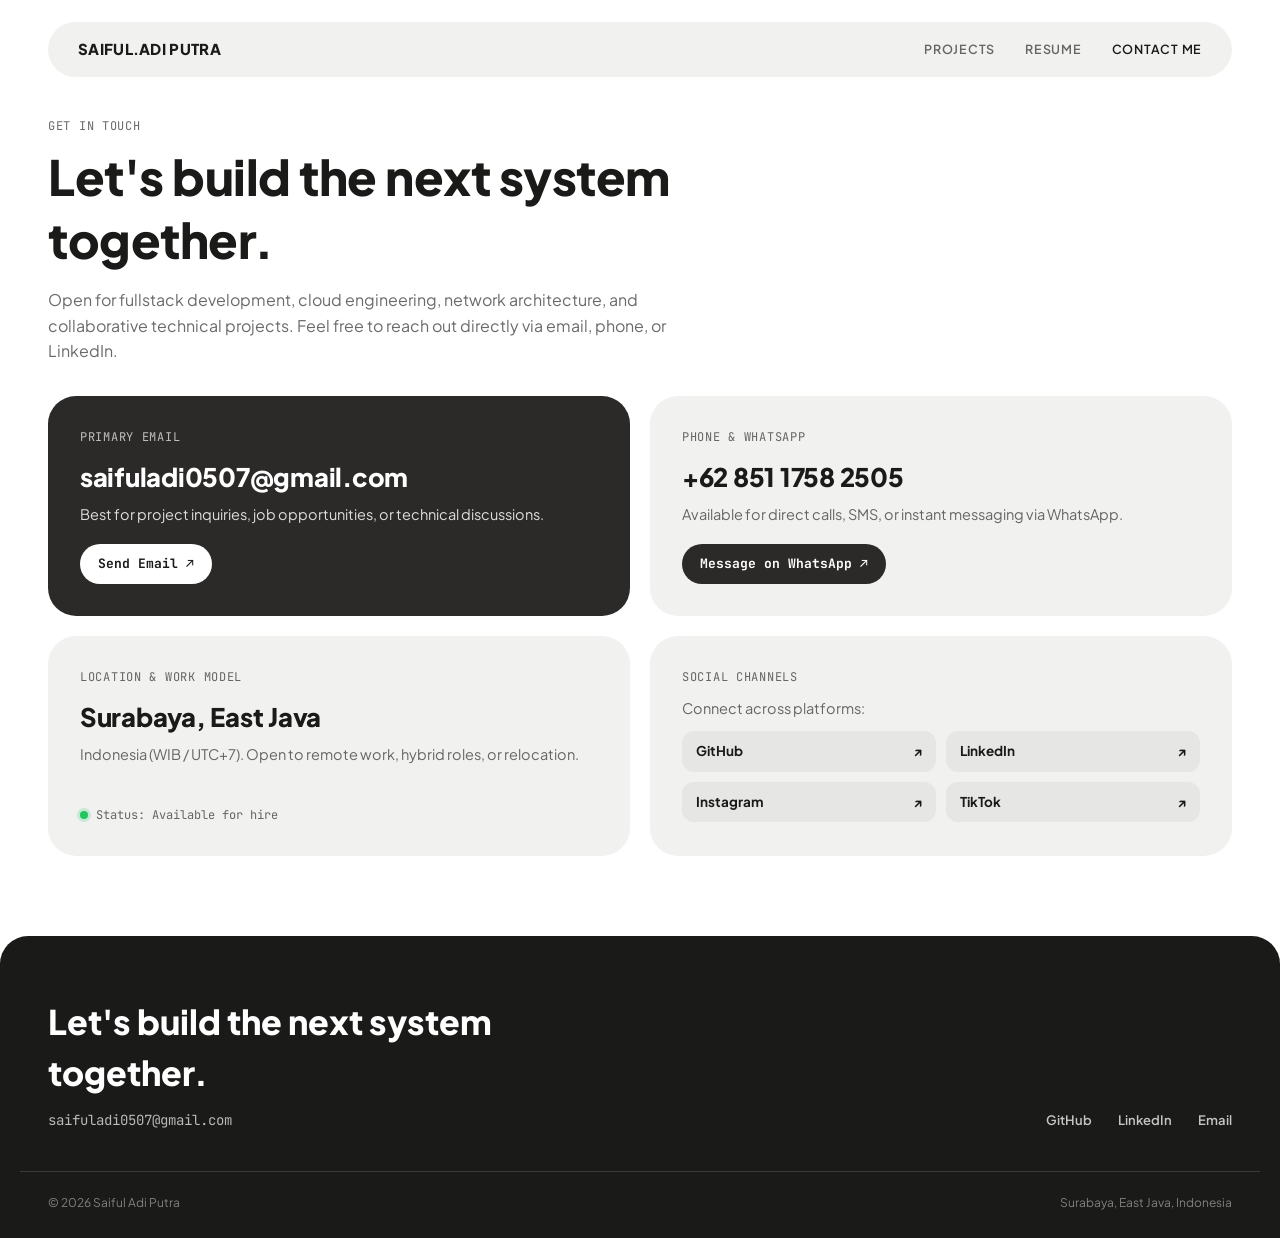
==== contact.html @ 2e544396 "final feature" ====
<!DOCTYPE html>
<html lang="en">

<head>
    <meta charset="UTF-8">
    <meta name="viewport" content="width=device-width, initial-scale=1.0">
    <title>Contact Me — Saiful Adi Putra</title>
    <link rel="preconnect" href="https://fonts.googleapis.com">
    <link rel="preconnect" href="https://fonts.cdnfonts.com">
    <link href="https://fonts.cdnfonts.com/css/gilroy-bold" rel="stylesheet">
    <link href="https://fonts.googleapis.com/css2?family=Inter:wght@400;500;600;700;800&family=JetBrains+Mono:wght@400;500;600&family=Plus+Jakarta+Sans:wght@400;500;600;700;800&display=swap" rel="stylesheet">
    <link rel="stylesheet" href="assets/style.css">
    <style>
        .contact-page-hero {
            padding: 40px 0 60px;
        }

        .contact-grid {
            display: grid;
            grid-template-columns: repeat(2, 1fr);
            gap: 20px;
            margin-top: 32px;
        }

        .contact-card-box {
            background: var(--cell-soft);
            border-radius: var(--radius-lg);
            padding: 32px;
            display: flex;
            flex-direction: column;
            justify-content: space-between;
            min-height: 220px;
            position: relative;
            overflow: hidden;
            transition: transform 0.2s ease, background 0.2s ease;
        }

        .contact-card-box:hover {
            transform: translateY(-2px);
        }

        .contact-card-box.highlight {
            background: var(--coral);
            color: #ffffff;
        }

        .contact-card-box .box-title {
            font-family: 'JetBrains Mono', monospace;
            font-size: 12px;
            letter-spacing: 0.06em;
            text-transform: uppercase;
            color: var(--ink-soft);
            margin-bottom: 12px;
        }

        .contact-card-box.highlight .box-title {
            color: rgba(255, 255, 255, 0.7);
        }

        .contact-card-box h3 {
            font-size: clamp(20px, 2vw, 26px);
            font-weight: 800;
            margin: 0 0 8px;
            letter-spacing: -0.01em;
        }

        .contact-card-box p {
            font-size: 14.5px;
            color: var(--ink-soft);
            margin: 0 0 16px;
        }

        .contact-card-box.highlight p {
            color: rgba(255, 255, 255, 0.85);
        }

        .action-link {
            display: inline-flex;
            align-items: center;
            gap: 8px;
            font-family: 'JetBrains Mono', monospace;
            font-size: 13px;
            font-weight: 700;
            padding: 10px 18px;
            border-radius: 999px;
            background: var(--coral);
            color: #ffffff;
            width: fit-content;
            transition: background 0.2s ease;
        }

        .action-link:hover {
            background: var(--coral-hover);
        }

        .contact-card-box.highlight .action-link {
            background: #ffffff;
            color: #1a1a19;
        }

        .social-link-list {
            display: grid;
            grid-template-columns: repeat(2, 1fr);
            gap: 10px;
        }

        .social-item-row {
            display: flex;
            align-items: center;
            justify-content: space-between;
            padding: 10px 14px;
            border-radius: 12px;
            background: rgba(26, 26, 25, 0.05);
            font-weight: 700;
            font-size: 13.5px;
            transition: background 0.15s ease;
        }

        .social-item-row:hover {
            background: rgba(26, 26, 25, 0.1);
        }

        .status-badge-dot {
            width: 8px;
            height: 8px;
            border-radius: 50%;
            background: #22c55e;
            display: inline-block;
            box-shadow: 0 0 0 3px rgba(34, 197, 94, 0.2);
        }

        @media (max-width: 768px) {
            .contact-grid {
                grid-template-columns: 1fr;
            }

            .social-link-list {
                grid-template-columns: 1fr;
            }
        }
    </style>
</head>

<body>
    <script src="assets/navbar.js"></script>

    <section class="contact-page-hero">
        <div class="wrap">
            <div class="eyebrow">Get In Touch</div>
            <h1 class="section-title" style="max-width: 760px; font-size: clamp(32px, 3.8vw, 52px); margin-bottom: 16px;">
                Let's build the next system together.
            </h1>
            <p style="font-size: 16px; color: var(--ink-soft); max-width: 680px; margin: 0 0 32px; line-height: 1.6;">
                Open for fullstack development, cloud engineering, network architecture, and collaborative technical projects. Feel free to reach out directly via email, phone, or LinkedIn.
            </p>

            <div class="contact-grid">
                <!-- Direct Email Card -->
                <div class="contact-card-box highlight">
                    <div>
                        <div class="box-title">Primary Email</div>
                        <h3>saifuladi0507@gmail.com</h3>
                        <p>Best for project inquiries, job opportunities, or technical discussions.</p>
                    </div>
                    <a class="action-link" href="mailto:saifuladi0507@gmail.com">
                        <span>Send Email</span>
                        <span>↗</span>
                    </a>
                </div>

                <!-- Direct Phone & WhatsApp Card -->
                <div class="contact-card-box">
                    <div>
                        <div class="box-title">Phone &amp; WhatsApp</div>
                        <h3>+62 851 1758 2505</h3>
                        <p>Available for direct calls, SMS, or instant messaging via WhatsApp.</p>
                    </div>
                    <a class="action-link" href="https://wa.me/6285117582505" target="_blank">
                        <span>Message on WhatsApp</span>
                        <span>↗</span>
                    </a>
                </div>

                <!-- Location Card -->
                <div class="contact-card-box">
                    <div>
                        <div class="box-title">Location &amp; Work Model</div>
                        <h3>Surabaya, East Java</h3>
                        <p>Indonesia (WIB / UTC+7). Open to remote work, hybrid roles, or relocation.</p>
                    </div>
                    <div style="font-family:'JetBrains Mono',monospace; font-size:12px; color:var(--ink-soft); display:flex; align-items:center; gap:8px;">
                        <span class="status-badge-dot"></span>
                        <span>Status: Available for hire</span>
                    </div>
                </div>

                <!-- Socials Card -->
                <div class="contact-card-box">
                    <div>
                        <div class="box-title">Social Channels</div>
                        <p style="margin-bottom: 12px;">Connect across platforms:</p>
                        <div class="social-link-list">
                            <a class="social-item-row" href="https://github.com/prpleehyyth" target="_blank">
                                <span>GitHub</span>
                                <span>↗</span>
                            </a>
                            <a class="social-item-row" href="https://www.linkedin.com/in/saifuladiiptra" target="_blank">
                                <span>LinkedIn</span>
                                <span>↗</span>
                            </a>
                            <a class="social-item-row" href="https://www.instagram.com/sfdptr/" target="_blank">
                                <span>Instagram</span>
                                <span>↗</span>
                            </a>
                            <a class="social-item-row" href="https://www.tiktok.com/@purpleehyacinthh?is_from_webapp=1&sender_device=pc" target="_blank">
                                <span>TikTok</span>
                                <span>↗</span>
                            </a>
                        </div>
                    </div>
                </div>
            </div>
        </div>
    </section>

    <footer>
        <div class="foot-top">
            <div>
                <h2>Let's build the next system together.</h2>
                <div class="email mono">saifuladi0507@gmail.com</div>
            </div>
            <div class="foot-links">
                <a href="https://github.com/prpleehyyth" target="_blank">GitHub</a>
                <a href="https://www.linkedin.com/in/saifuladiiptra" target="_blank">LinkedIn</a>
                <a href="mailto:saifuladi0507@gmail.com">Email</a>
            </div>
        </div>
        <div class="copyright"><span>© 2026 Saiful Adi Putra</span><span>Surabaya, East Java, Indonesia</span></div>
    </footer>
</body>

</html>
---- assets/style.css ----
/* ===========================================================
   Saiful Adi Putra — Bento Portfolio
   Warm Cream & Amber palette — light, professional bento theme
   with rounded cells and one amber CTA cell.
   =========================================================== */

:root {
    --bg: #ffffff;
    --cell: #ffffff;
    --cell-soft: #f1f1f0;
    --cell-deep: #e2e2e0;
    --coral: #2b2a28;
    --coral-hover: #171716;
    --ink: #1a1a19;
    --ink-soft: rgba(26, 26, 25, 0.65);
    --ink-faint: rgba(26, 26, 25, 0.4);
    --line: rgba(26, 26, 25, 0.1);
    --cream: #ffffff;
    --radius-lg: 28px;
    --radius-md: 20px;
    --radius-sm: 14px;
    --wrap: 1240px;
}

* {
    box-sizing: border-box;
}

html {
    scroll-behavior: smooth;
}

body {
    margin: 0;
    background: var(--bg);
    color: var(--ink);
    font-family: 'Gilroy', 'Plus Jakarta Sans', 'Inter', sans-serif;
    -webkit-font-smoothing: antialiased;
    font-size: 16px;
    line-height: 1.5;
}

.wrap {
    max-width: var(--wrap);
    margin: 0 auto;
    padding: 0 28px;
}

.mono {
    font-family: 'JetBrains Mono', monospace;
}

a {
    color: inherit;
    text-decoration: none;
}

img {
    max-width: 100%;
    display: block;
}

strong {
    font-weight: 700;
}

em {
    font-style: italic;
}

/* ---------- Eyebrow / small labels ---------- */
.eyebrow {
    font-family: 'JetBrains Mono', monospace;
    font-size: 12px;
    letter-spacing: 0.06em;
    text-transform: uppercase;
    color: var(--ink-soft);
    margin-bottom: 10px;
}

/* ---------- Nav ---------- */
nav {
    padding: 22px 0 0;
}

nav .wrap {
    background: var(--cell-soft);
    border-radius: 999px;
    display: flex;
    align-items: center;
    justify-content: space-between;
    padding: 16px 30px;
    max-width: calc(var(--wrap) - 56px);
}

.logo {
    font-weight: 800;
    font-size: 15px;
    letter-spacing: 0.02em;
}

.logo span {
    color: var(--coral);
}

.nav-links {
    display: flex;
    gap: 30px;
}

.nav-links a {
    font-size: 12.5px;
    font-weight: 600;
    letter-spacing: 0.06em;
    color: var(--ink-soft);
    transition: color 0.2s ease;
}

.nav-links a:hover,
.nav-links a.is-active {
    color: var(--ink);
}

/* ---------- Minimal index footer ---------- */
.index-footer {
    display: flex;
    justify-content: space-between;
    max-width: var(--wrap);
    margin: 0 auto;
    padding: 12px 28px;
    font-size: 12px;
    color: var(--ink-faint);
    font-family: 'JetBrains Mono', monospace;
}

/* ---------- Hero bento ---------- */
#top {
    padding: 22px 0 40px;
}

.bento {
    display: grid;
    grid-template-columns: 1.35fr 0.85fr 1fr;
    grid-template-rows: auto auto;
    grid-template-areas:
        "headline photo projects"
        "about contact stack";
    gap: 14px;
}

.cell {
    border-radius: var(--radius-lg);
    padding: 26px;
    position: relative;
    overflow: hidden;
    box-shadow: 0 1px 2px rgba(34, 32, 28, 0.05);
}

.cell-headline {
    grid-area: headline;
    background: var(--cell);
    display: flex;
    flex-direction: column;
    justify-content: space-between;
    min-height: 236px;
}

.cell-headline::after {
    content: '';
    position: absolute;
    top: 24px;
    right: 24px;
    width: 92px;
    height: 92px;
    background: radial-gradient(circle at 30% 30%, transparent 38%, rgba(34, 32, 28, 0.06) 40%, transparent 42%),
        radial-gradient(circle at 70% 30%, transparent 38%, rgba(34, 32, 28, 0.06) 40%, transparent 42%),
        radial-gradient(circle at 30% 70%, transparent 38%, rgba(34, 32, 28, 0.06) 40%, transparent 42%),
        radial-gradient(circle at 70% 70%, transparent 38%, rgba(34, 32, 28, 0.06) 40%, transparent 42%);
    border-radius: 50%;
    pointer-events: none;
}

.cell-headline h1 {
    font-size: clamp(24px, 2.5vw, 34px);
    line-height: 1.14;
    font-weight: 800;
    letter-spacing: -0.01em;
    margin: 0;
}

.cell-headline h1 em {
    font-family: Georgia, 'Times New Roman', serif;
    font-style: italic;
    font-weight: 500;
}

.role-tags {
    display: flex;
    flex-wrap: wrap;
    gap: 8px;
    margin-top: 16px;
}

.role-tags span,
.tag-row span {
    font-family: 'JetBrains Mono', monospace;
    font-size: 11.5px;
    letter-spacing: 0.02em;
    background: rgba(34, 32, 28, 0.06);
    color: var(--ink-soft);
    padding: 7px 12px;
    border-radius: 999px;
}

.cell-network {
    grid-area: photo;
    padding: 0;
    background: var(--cell-deep);
    min-height: 236px;
}

.cell-network img {
    width: 100%;
    height: 100%;
    object-fit: cover;
    object-position: top center;
}

/* ---------- Credly Badges rotator cell (top-right bento cell) ---------- */
.cell-badges {
    grid-area: projects;
    background: var(--cell-soft);
    display: flex;
    flex-direction: column;
    justify-content: space-between;
    min-height: 250px;
    padding: 18px 20px;
    position: relative;
    overflow: hidden;
}

.badges-card-top {
    display: flex;
    justify-content: space-between;
    align-items: center;
    z-index: 2;
}

.credly-rotator-stage {
    position: relative;
    flex: 1;
    display: flex;
    align-items: center;
    justify-content: center;
    min-height: 200px;
    margin: 4px 0;
}

.credly-slide {
    position: absolute;
    top: 50%;
    left: 50%;
    transform: translate(-50%, -50%) scale(0.85);
    opacity: 0;
    pointer-events: none;
    transition: opacity 0.4s ease, transform 0.4s ease;
    display: flex;
    justify-content: center;
    align-items: center;
}

.credly-slide.is-active {
    opacity: 1;
    transform: translate(-50%, -50%) scale(0.92);
    pointer-events: auto;
}

.badge-rotator-dots {
    display: flex;
    justify-content: center;
    gap: 5px;
    z-index: 2;
}

.badge-dot {
    width: 6px;
    height: 6px;
    border-radius: 50%;
    background: var(--line);
    cursor: pointer;
    transition: background 0.2s ease, transform 0.2s ease;
}

.badge-dot.is-active {
    background: var(--coral);
    transform: scale(1.3);
}

.project-preview {
    border-radius: var(--radius-sm);
    overflow: hidden;
    aspect-ratio: 16 / 11;
    background: var(--cell-deep);
}

.project-preview img {
    width: 100%;
    height: 100%;
    object-fit: cover;
    transition: opacity 0.18s cubic-bezier(0.4, 0, 0.2, 1), transform 0.2s cubic-bezier(0.4, 0, 0.2, 1);
    will-change: opacity, transform;
}

.project-preview img.is-fading {
    opacity: 0.35;
    transform: scale(0.97);
}

.project-mini-list {
    display: flex;
    flex-direction: column;
    margin-top: 10px;
}

.project-mini-item {
    display: flex;
    align-items: center;
    justify-content: space-between;
    padding: 10px 10px;
    border-radius: 10px;
    font-size: 13px;
    font-weight: 700;
    color: var(--ink-soft);
    transition: background 0.15s ease, color 0.15s ease;
}

.project-mini-item .arrow-badge.mini {
    width: 22px;
    height: 22px;
    font-size: 11px;
    background: transparent;
    color: var(--ink-faint);
}

.project-mini-item.is-active,
.project-mini-item:hover {
    background: rgba(34, 32, 28, 0.08);
    color: var(--ink);
}

.project-mini-item.is-active .arrow-badge.mini,
.project-mini-item:hover .arrow-badge.mini {
    background: var(--coral);
    color: #ffffff;
}

/* ---------- Stack cell (bottom-right, compact) ---------- */
.cell-stack {
    grid-area: stack;
    background: #2b2a28;
    color: #ffffff;
    display: flex;
    flex-direction: column;
    justify-content: center;
}

.cell-stack .stack-list {
    display: flex;
    flex-direction: column;
    margin-top: 10px;
}

.cell-stack .row {
    display: flex;
    justify-content: space-between;
    align-items: baseline;
    padding: 7px 0;
    border-bottom: 1px solid rgba(255, 255, 255, 0.25);
}

.cell-stack .row:last-child {
    border-bottom: none;
}

.cell-stack .name {
    font-weight: 700;
    font-size: 13px;
}

.cell-stack .tag {
    font-family: 'JetBrains Mono', monospace;
    font-size: 10.5px;
    color: rgba(255, 255, 255, 0.75);
    text-align: right;
}

.cell-about {
    grid-area: about;
    background: var(--cell-soft);
}

.cell-about p {
    font-size: 14.5px;
    line-height: 1.6;
    color: var(--ink-soft);
    margin: 0;
}

.cell-about .tag-row {
    display: flex;
    flex-wrap: wrap;
    gap: 8px;
}

.cell-contact {
    grid-area: contact;
    background: var(--coral);
    color: #ffffff;
    display: flex;
    flex-direction: column;
    justify-content: space-between;
    cursor: pointer;
    transition: background 0.2s ease;
}

.cell-contact:hover {
    background: var(--coral-hover);
}

.contact-top {
    display: flex;
    justify-content: space-between;
    align-items: flex-start;
    gap: 12px;
}

.cell-contact h3 {
    font-size: 26px;
    margin: 4px 0 10px;
    font-weight: 800;
}

.contact-info {
    display: flex;
    flex-direction: column;
    gap: 3px;
    font-size: 12.5px;
    color: rgba(255, 255, 255, 0.85);
}

.arrow-badge {
    width: 38px;
    height: 38px;
    border-radius: 50%;
    background: #1a1a19;
    color: #ffffff;
    display: flex;
    align-items: center;
    justify-content: center;
    font-size: 16px;
    flex-shrink: 0;
}

.contact-bottom {
    margin-top: 18px;
}

.contact-bottom .links {
    display: flex;
    gap: 18px;
}

.contact-bottom .links a {
    font-family: 'JetBrains Mono', monospace;
    font-size: 11px;
    font-weight: 600;
    letter-spacing: 0.05em;
    border-bottom: 1px solid rgba(255, 255, 255, 0.4);
    padding-bottom: 2px;
}

/* ---------- Shared section rhythm ---------- */
section {
    padding: 60px 0;
}

.section-title {
    font-size: clamp(22px, 2.4vw, 30px);
    font-weight: 800;
    line-height: 1.3;
    margin: 0 0 32px;
    max-width: 640px;
    letter-spacing: -0.01em;
}

/* ---------- Projects ---------- */
.projects-grid {
    display: grid;
    grid-template-columns: repeat(2, 1fr);
    gap: 18px;
}

.project-card {
    background: var(--cell-soft);
    border-radius: var(--radius-lg);
    padding: 32px;
    display: flex;
    flex-direction: column;
    transition: transform 0.25s ease, background 0.25s ease;
}

.project-card:hover {
    transform: translateY(-4px);
    background: var(--cell-deep);
}

.top-row {
    display: flex;
    justify-content: space-between;
    align-items: baseline;
    gap: 12px;
    margin-bottom: 12px;
}

.project-card h3 {
    font-size: 20px;
    margin: 0;
    font-weight: 800;
}

.project-card .year {
    font-size: 12px;
    color: var(--ink-faint);
    flex-shrink: 0;
}

.project-card p {
    font-size: 14.5px;
    color: var(--ink-soft);
    line-height: 1.6;
    margin: 0 0 20px;
}

.project-card .tag-row {
    display: flex;
    flex-wrap: wrap;
    gap: 8px;
    margin-top: auto;
    margin-bottom: 22px;
}

.project-card .tag-row span {
    background: rgba(34, 32, 28, 0.06);
}

.view-link {
    display: flex;
    align-items: center;
    gap: 10px;
    font-size: 13px;
    font-weight: 700;
}

.view-link .arrow-badge {
    width: 28px;
    height: 28px;
    font-size: 13px;
    background: var(--coral);
}

/* ---------- Experience ---------- */
.exp-grid {
    display: grid;
    grid-template-columns: repeat(2, 1fr);
    gap: 18px;
    margin-bottom: 8px;
}

.exp-card {
    background: var(--cell-soft);
    border-radius: var(--radius-md);
    padding: 20px;
    display: flex;
    gap: 18px;
}

.photo-slot {
    width: 76px;
    height: 76px;
    border-radius: var(--radius-sm);
    background: rgba(34, 32, 28, 0.06);
    display: flex;
    flex-direction: column;
    align-items: center;
    justify-content: center;
    gap: 4px;
    flex-shrink: 0;
}

.slot-icon {
    width: 22px;
    height: 22px;
    opacity: 0.5;
}

.slot-label {
    font-size: 8.5px;
    color: var(--ink-faint);
    text-align: center;
}

.exp-body .date {
    font-size: 11.5px;
    color: var(--ink-faint);
    margin-bottom: 4px;
}

.exp-body .role {
    font-size: 16px;
    font-weight: 800;
}

.exp-body .org {
    font-size: 13px;
    color: var(--ink-soft);
    margin-bottom: 8px;
}

.exp-body p {
    font-size: 13.5px;
    color: var(--ink-soft);
    line-height: 1.55;
    margin: 0;
}

/* ---------- Organization card ---------- */
.org-card {
    background: var(--cell-soft);
    border-radius: var(--radius-lg);
    padding: 30px;
    margin-top: 18px;
}

.org-header {
    display: flex;
    align-items: center;
    gap: 16px;
    padding-bottom: 20px;
    border-bottom: 1px solid var(--line);
    margin-bottom: 20px;
}

.org-logo {
    width: 52px;
    height: 52px;
    border-radius: 50%;
    overflow: hidden;
    background: var(--cream);
    flex-shrink: 0;
    border: 1px solid var(--line);
}

.org-info h3 {
    margin: 0 0 4px;
    font-size: 18px;
    font-weight: 800;
}

.org-sub {
    font-size: 13px;
    color: var(--ink-soft);
}

.org-timeline {
    display: grid;
    grid-template-columns: repeat(2, 1fr);
    gap: 24px;
}

.org-timeline-item .date {
    font-size: 11.5px;
    color: var(--ink-faint);
    margin-bottom: 4px;
}

.org-timeline-item .role {
    font-size: 15px;
    font-weight: 800;
    margin-bottom: 6px;
}

.org-timeline-item p {
    font-size: 13.5px;
    color: var(--ink-soft);
    line-height: 1.55;
    margin: 0;
}

/* ---------- Education timeline ---------- */
.timeline-col {
    display: flex;
    flex-direction: column;
    margin-top: 18px;
}

.t-item {
    display: grid;
    grid-template-columns: 70px 52px 1fr;
    align-items: center;
    gap: 20px;
    padding: 18px 24px;
    border-radius: var(--radius-md);
    transition: background 0.2s ease;
}

.t-item:hover {
    background: var(--cell-soft);
}

.t-item .date {
    font-size: 12.5px;
    color: var(--ink-faint);
}

.t-logo {
    width: 44px;
    height: 44px;
    border-radius: 50%;
    background: var(--cream);
    display: flex;
    align-items: center;
    justify-content: center;
    overflow: hidden;
    border: 1px solid var(--line);
}

.t-logo img {
    width: 100%;
    height: 100%;
    object-fit: cover;
}

.t-item .role {
    font-size: 15px;
    font-weight: 800;
    margin-bottom: 2px;
}

.t-item .org {
    font-size: 13px;
    color: var(--ink-soft);
    line-height: 1.5;
}

/* ---------- Certifications ---------- */
.cert-grid {
    display: grid;
    grid-template-columns: repeat(3, 1fr);
    gap: 18px;
}

.cert-card {
    background: var(--cell-soft);
    border-radius: var(--radius-md);
    padding: 20px;
    display: flex;
    align-items: center;
    gap: 16px;
}

.cert-info .name {
    font-size: 14.5px;
    font-weight: 800;
    margin-bottom: 4px;
    line-height: 1.3;
}

.cert-info .issuer {
    font-size: 11.5px;
    color: var(--ink-faint);
}

/* ---------- Footer ---------- */
footer {
    background: #1a1a19;
    color: var(--cream);
    border-radius: var(--radius-lg) var(--radius-lg) 0 0;
    margin-top: 20px;
    padding: 60px 0 26px;
}

.foot-top {
    display: flex;
    justify-content: space-between;
    align-items: flex-end;
    flex-wrap: wrap;
    gap: 24px;
    padding: 0 28px 40px;
    max-width: var(--wrap);
    margin: 0 auto;
    border-bottom: 1px solid rgba(255, 255, 255, 0.14);
}

.foot-top h2 {
    font-size: clamp(24px, 3vw, 34px);
    font-weight: 800;
    margin: 0 0 12px;
    max-width: 500px;
}

.foot-top .email {
    color: #b8b8b4;
    font-size: 14px;
}

.foot-links {
    display: flex;
    gap: 26px;
}

.foot-links a {
    font-size: 13px;
    font-weight: 600;
    color: rgba(255, 255, 255, 0.75);
    transition: color 0.2s ease;
}

.foot-links a:hover {
    color: var(--cream);
}

.copyright {
    display: flex;
    justify-content: space-between;
    max-width: var(--wrap);
    margin: 22px auto 0;
    padding: 0 28px;
    font-size: 12px;
    color: rgba(255, 255, 255, 0.45);
}

/* ---------- Responsive ---------- */
@media (max-width: 980px) {
    .bento {
        grid-template-columns: 1fr 1fr;
        grid-template-areas:
            "headline headline"
            "photo projects"
            "about contact"
            "stack stack";
    }

    .exp-grid,
    .org-timeline {
        grid-template-columns: 1fr;
    }

    .cert-grid {
        grid-template-columns: repeat(2, 1fr);
    }

    .projects-grid {
        grid-template-columns: 1fr;
    }
}

@media (max-width: 640px) {
    .wrap {
        padding: 0 18px;
    }

    nav .wrap {
        flex-direction: column;
        align-items: flex-start;
        gap: 14px;
        border-radius: 24px;
        max-width: calc(100% - 36px);
    }

    .nav-links {
        gap: 16px;
        flex-wrap: wrap;
    }

    .bento {
        grid-template-columns: 1fr;
        grid-template-areas:
            "headline"
            "photo"
            "projects"
            "about"
            "contact"
            "stack";
    }

    .cell {
        padding: 26px;
    }

    .cert-grid {
        grid-template-columns: 1fr;
    }

    .t-item {
        grid-template-columns: 52px 1fr;
        row-gap: 6px;
    }

    .t-item .date {
        grid-column: 1 / -1;
    }

    .foot-top {
        align-items: flex-start;
    }
}

/* ===========================================================
   Full Viewport / Zero Scroll Auto-Fit Layout for index.html
   =========================================================== */
@media (min-width: 1024px) and (min-height: 500px) {

    html,
    body.page-index {
        height: 100vh;
        max-height: 100vh;
        overflow: auto;
        margin: 0;
        padding: 0;
    }

    body.page-index {
        display: flex;
        flex-direction: column;
        justify-content: space-between;
        padding: 10px 16px 8px;
        box-sizing: border-box;
    }

    body.page-index nav {
        padding: 0;
        margin-bottom: 8px;
        flex: 0 0 auto;
    }

    body.page-index nav .wrap {
        padding: 10px 24px;
        max-width: var(--wrap);
    }

    body.page-index #top {
        flex: 1 1 auto;
        min-height: 0;
        padding: 0;
        display: flex;
        flex-direction: column;
    }

    body.page-index #top .wrap {
        flex: 1 1 auto;
        min-height: 0;
        display: flex;
        flex-direction: column;
        height: 100%;
        padding: 0 12px;
    }

    body.page-index .bento {
        flex: 1 1 auto;
        min-height: 0;
        height: 100%;
        grid-template-columns: 1.3fr 0.85fr 1fr;
        grid-template-rows: 1.1fr 0.9fr;
        gap: 10px;
    }

    body.page-index .cell {
        padding: 18px 20px;
        min-height: 0;
        display: flex;
        flex-direction: column;
        justify-content: space-between;
    }

    body.page-index .cell-headline {
        min-height: 0;
    }

    body.page-index .cell-headline h1 {
        font-size: clamp(18px, 1.9vw, 28px);
        line-height: 1.12;
        margin: 4px 0;
    }

    body.page-index .cell-headline .role-tags {
        margin-top: 6px;
        gap: 6px;
    }

    body.page-index .role-tags span,
    body.page-index .tag-row span {
        font-size: 10.5px;
        padding: 5px 10px;
    }

    body.page-index .cell-network {
        min-height: 0;
    }

    body.page-index .cell-projects {
        min-height: 0;
        padding: 16px 18px;
    }

    body.page-index .cell-projects .eyebrow {
        margin-bottom: 6px;
    }

    body.page-index .project-preview {
        flex: 1 1 auto;
        min-height: 0;
        aspect-ratio: auto;
    }

    body.page-index .project-mini-list {
        margin-top: 6px;
    }

    body.page-index .project-mini-item {
        padding: 5px 8px;
        font-size: 11.5px;
    }

    body.page-index .cell-about {
        padding: 16px 20px;
    }

    body.page-index .cell-about p {
        font-size: clamp(11.5px, 0.9vw, 13px);
        line-height: 1.4;
    }

    body.page-index .cell-contact {
        padding: 16px 20px;
    }

    body.page-index .cell-contact h3 {
        font-size: clamp(18px, 1.6vw, 24px);
        margin: 2px 0 4px;
    }

    body.page-index .cell-contact .contact-info {
        font-size: 11px;
    }

    body.page-index .cell-contact .contact-bottom .links a {
        font-size: 10px;
    }

    body.page-index .cell-stack {
        padding: 14px 18px;
    }

    body.page-index .cell-stack .row {
        padding: 4px 0;
    }

    body.page-index .cell-stack .name {
        font-size: 11.5px;
    }

    body.page-index .cell-stack .tag {
        font-size: 9.5px;
    }

    body.page-index .index-footer {
        flex: 0 0 auto;
        padding: 6px 16px 4px;
        font-size: 10px;
        color: var(--ink-faint);
    }
}

/* ===========================================================
   Project Detail Pages (.detail-hero, .detail-body, etc.)
   =========================================================== */
.detail-hero {
    padding: 36px 0 24px;
}

.back-link {
    display: inline-flex;
    align-items: center;
    gap: 6px;
    font-family: 'JetBrains Mono', monospace;
    font-size: 13px;
    color: var(--ink-soft);
    margin-bottom: 24px;
    transition: color 0.2s ease;
}

.back-link:hover {
    color: var(--coral);
}

.detail-title {
    font-size: clamp(28px, 3.5vw, 44px);
    font-weight: 800;
    letter-spacing: -0.02em;
    margin: 4px 0 24px;
    line-height: 1.15;
}

.detail-meta {
    display: flex;
    flex-wrap: wrap;
    gap: 32px;
    padding: 20px 0;
    border-top: 1px solid var(--line);
    border-bottom: 1px solid var(--line);
    margin-bottom: 36px;
}

.detail-meta .item {
    display: flex;
    flex-direction: column;
    gap: 4px;
}

.detail-meta .label {
    font-size: 11px;
    text-transform: uppercase;
    letter-spacing: 0.06em;
    color: var(--ink-faint);
}

.detail-meta .value {
    font-size: 14px;
    font-weight: 700;
    color: var(--ink);
}

.hero-image {
    width: 100%;
    max-height: 380px;
    border-radius: var(--radius-lg);
    overflow: hidden;
    margin-bottom: 36px;
    background: #ffffff;
    border: 1px solid var(--line);
    padding: 16px;
    display: flex;
    align-items: center;
    justify-content: center;
}

.hero-image img {
    max-width: 100%;
    max-height: 348px;
    width: auto;
    height: auto;
    object-fit: contain;
    display: block;
    border-radius: var(--radius-md);
    margin: 0 auto;
}

.detail-body {
    display: grid;
    grid-template-columns: 2.2fr 1fr;
    gap: 48px;
    margin-bottom: 60px;
}

.detail-body h3 {
    font-size: 20px;
    font-weight: 800;
    margin: 32px 0 12px;
    letter-spacing: -0.01em;
}

.detail-body h3:first-child {
    margin-top: 0;
}

.detail-body p {
    font-size: 15.5px;
    line-height: 1.7;
    color: var(--ink-soft);
    margin: 0 0 20px;
}

.detail-body ul {
    margin: 0 0 24px;
    padding-left: 20px;
    font-size: 15px;
    line-height: 1.7;
    color: var(--ink-soft);
}

.detail-body ul li {
    margin-bottom: 8px;
}

.gallery-grid {
    display: grid;
    grid-template-columns: repeat(2, 1fr);
    gap: 16px;
    margin-top: 16px;
}

.gallery-grid img {
    width: 100%;
    height: auto;
    max-height: 320px;
    object-fit: contain;
    border-radius: var(--radius-md);
    background: #ffffff;
    border: 1px solid var(--line);
    padding: 8px;
}

.meta-panel {
    background: var(--cell-soft);
    border-radius: var(--radius-lg);
    padding: 28px;
    display: flex;
    flex-direction: column;
    gap: 24px;
    height: fit-content;
}

.meta-panel .block .label {
    margin-bottom: 8px;
    font-size: 11px;
    text-transform: uppercase;
    letter-spacing: 0.06em;
    color: var(--ink-faint);
}

.meta-panel .tag-row {
    display: flex;
    flex-wrap: wrap;
    gap: 6px;
}

.meta-panel .tag-row span {
    font-family: 'JetBrains Mono', monospace;
    font-size: 11px;
    background: rgba(26, 26, 25, 0.07);
    padding: 5px 10px;
    border-radius: 6px;
    color: var(--ink-soft);
}

.next-project {
    display: flex;
    justify-content: space-between;
    align-items: center;
    background: var(--cell-soft);
    border-radius: var(--radius-lg);
    padding: 28px 36px;
    margin-bottom: 40px;
    transition: background 0.2s ease, transform 0.2s ease;
}

.next-project:hover {
    background: var(--cell-deep);
    transform: translateY(-2px);
}

.next-project .label {
    font-size: 11.5px;
    color: var(--ink-faint);
    margin-bottom: 4px;
}

.next-project .title {
    font-size: 22px;
    font-weight: 800;
}

@media (max-width: 860px) {
    .detail-body {
        grid-template-columns: 1fr;
        gap: 32px;
    }
    .gallery-grid {
        grid-template-columns: 1fr;
    }
}
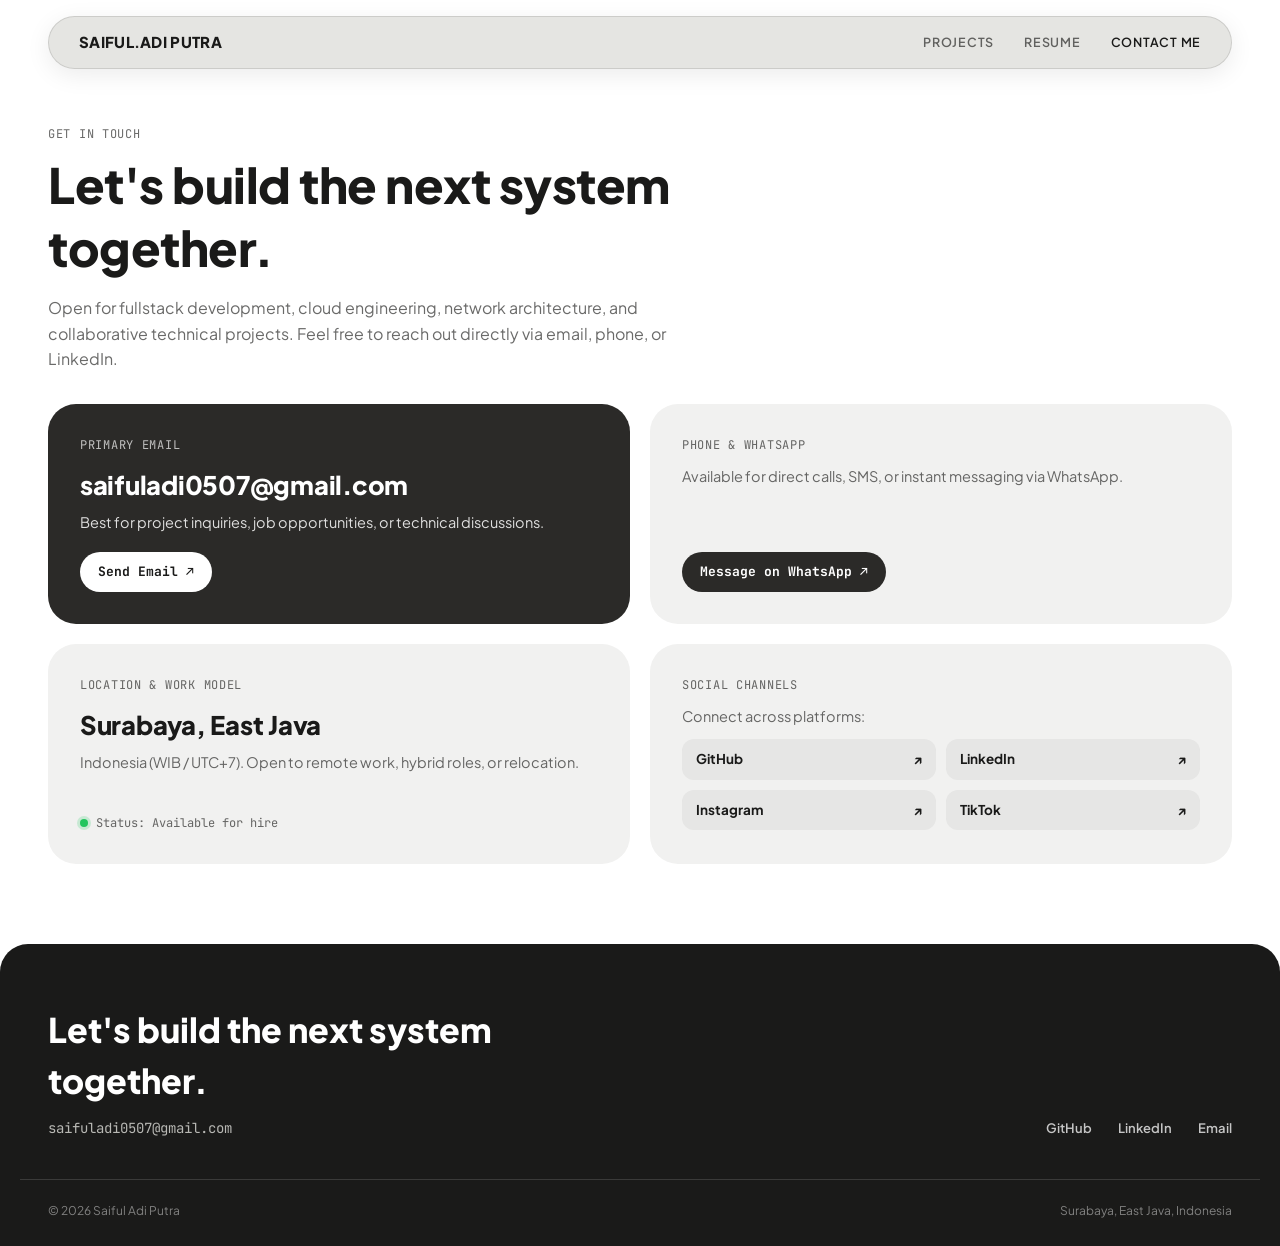
==== commit a5390118: "Fix" ====
--- a/contact.html
+++ b/contact.html
@@ -8,7 +8,9 @@
     <link rel="preconnect" href="https://fonts.googleapis.com">
     <link rel="preconnect" href="https://fonts.cdnfonts.com">
     <link href="https://fonts.cdnfonts.com/css/gilroy-bold" rel="stylesheet">
-    <link href="https://fonts.googleapis.com/css2?family=Inter:wght@400;500;600;700;800&family=JetBrains+Mono:wght@400;500;600&family=Plus+Jakarta+Sans:wght@400;500;600;700;800&display=swap" rel="stylesheet">
+    <link
+        href="https://fonts.googleapis.com/css2?family=Inter:wght@400;500;600;700;800&family=JetBrains+Mono:wght@400;500;600&family=Plus+Jakarta+Sans:wght@400;500;600;700;800&display=swap"
+        rel="stylesheet">
     <link rel="stylesheet" href="assets/style.css">
     <style>
         .contact-page-hero {
@@ -147,11 +149,13 @@
     <section class="contact-page-hero">
         <div class="wrap">
             <div class="eyebrow">Get In Touch</div>
-            <h1 class="section-title" style="max-width: 760px; font-size: clamp(32px, 3.8vw, 52px); margin-bottom: 16px;">
+            <h1 class="section-title"
+                style="max-width: 760px; font-size: clamp(32px, 3.8vw, 52px); margin-bottom: 16px;">
                 Let's build the next system together.
             </h1>
             <p style="font-size: 16px; color: var(--ink-soft); max-width: 680px; margin: 0 0 32px; line-height: 1.6;">
-                Open for fullstack development, cloud engineering, network architecture, and collaborative technical projects. Feel free to reach out directly via email, phone, or LinkedIn.
+                Open for fullstack development, cloud engineering, network architecture, and collaborative technical
+                projects. Feel free to reach out directly via email, phone, or LinkedIn.
             </p>
 
             <div class="contact-grid">
@@ -172,7 +176,6 @@
                 <div class="contact-card-box">
                     <div>
                         <div class="box-title">Phone &amp; WhatsApp</div>
-                        <h3>+62 851 1758 2505</h3>
                         <p>Available for direct calls, SMS, or instant messaging via WhatsApp.</p>
                     </div>
                     <a class="action-link" href="https://wa.me/6285117582505" target="_blank">
@@ -188,7 +191,8 @@
                         <h3>Surabaya, East Java</h3>
                         <p>Indonesia (WIB / UTC+7). Open to remote work, hybrid roles, or relocation.</p>
                     </div>
-                    <div style="font-family:'JetBrains Mono',monospace; font-size:12px; color:var(--ink-soft); display:flex; align-items:center; gap:8px;">
+                    <div
+                        style="font-family:'JetBrains Mono',monospace; font-size:12px; color:var(--ink-soft); display:flex; align-items:center; gap:8px;">
                         <span class="status-badge-dot"></span>
                         <span>Status: Available for hire</span>
                     </div>
@@ -204,7 +208,8 @@
                                 <span>GitHub</span>
                                 <span>↗</span>
                             </a>
-                            <a class="social-item-row" href="https://www.linkedin.com/in/saifuladiiptra" target="_blank">
+                            <a class="social-item-row" href="https://www.linkedin.com/in/saifuladiiptra"
+                                target="_blank">
                                 <span>LinkedIn</span>
                                 <span>↗</span>
                             </a>
@@ -212,7 +217,9 @@
                                 <span>Instagram</span>
                                 <span>↗</span>
                             </a>
-                            <a class="social-item-row" href="https://www.tiktok.com/@purpleehyacinthh?is_from_webapp=1&sender_device=pc" target="_blank">
+                            <a class="social-item-row"
+                                href="https://www.tiktok.com/@purpleehyacinthh?is_from_webapp=1&sender_device=pc"
+                                target="_blank">
                                 <span>TikTok</span>
                                 <span>↗</span>
                             </a>
@@ -239,4 +246,4 @@
     </footer>
 </body>
 
-</html>
+</html>
--- a/assets/style.css
+++ b/assets/style.css
@@ -78,19 +78,26 @@
     margin-bottom: 10px;
 }
 
-/* ---------- Nav ---------- */
+/* ---------- Sticky Nav ---------- */
 nav {
-    padding: 22px 0 0;
+    position: sticky;
+    top: 0;
+    z-index: 1000;
+    padding: 16px 0;
 }
 
 nav .wrap {
-    background: var(--cell-soft);
+    background: rgba(228, 228, 225, 0.94);
+    backdrop-filter: blur(16px);
+    -webkit-backdrop-filter: blur(16px);
     border-radius: 999px;
     display: flex;
     align-items: center;
     justify-content: space-between;
-    padding: 16px 30px;
+    padding: 14px 30px;
     max-width: calc(var(--wrap) - 56px);
+    box-shadow: 0 6px 24px rgba(0, 0, 0, 0.08);
+    border: 1px solid rgba(26, 26, 25, 0.12);
 }
 
 .logo {
@@ -1288,4 +1295,98 @@
     .gallery-grid {
         grid-template-columns: 1fr;
     }
+}
+
+/* ===========================================================
+   Image Lightbox Pop-up Modal (.cert-card-img, .other-exp-img, etc.)
+   =========================================================== */
+.cert-card-img,
+.other-exp-img,
+.hero-image img,
+.gallery-grid img {
+    cursor: zoom-in;
+}
+
+.img-lightbox-modal {
+    position: fixed;
+    top: 0;
+    left: 0;
+    width: 100vw;
+    height: 100vh;
+    background: rgba(15, 15, 14, 0.88);
+    backdrop-filter: blur(12px);
+    -webkit-backdrop-filter: blur(12px);
+    z-index: 99999;
+    display: flex;
+    flex-direction: column;
+    align-items: center;
+    justify-content: center;
+    padding: 24px;
+    opacity: 0;
+    visibility: hidden;
+    transition: opacity 0.25s ease, visibility 0.25s ease;
+}
+
+.img-lightbox-modal.is-open {
+    opacity: 1;
+    visibility: visible;
+}
+
+.img-lightbox-close {
+    position: absolute;
+    top: 24px;
+    right: 28px;
+    width: 44px;
+    height: 44px;
+    border-radius: 50%;
+    background: rgba(255, 255, 255, 0.15);
+    color: #ffffff;
+    border: 1px solid rgba(255, 255, 255, 0.25);
+    font-size: 20px;
+    display: flex;
+    align-items: center;
+    justify-content: center;
+    cursor: pointer;
+    transition: background 0.2s ease, transform 0.2s ease;
+    z-index: 100000;
+}
+
+.img-lightbox-close:hover {
+    background: rgba(255, 255, 255, 0.3);
+    transform: scale(1.08);
+}
+
+.img-lightbox-content {
+    max-width: 90vw;
+    max-height: 82vh;
+    display: flex;
+    flex-direction: column;
+    align-items: center;
+    transform: scale(0.94);
+    transition: transform 0.25s cubic-bezier(0.16, 1, 0.3, 1);
+}
+
+.img-lightbox-modal.is-open .img-lightbox-content {
+    transform: scale(1);
+}
+
+.img-lightbox-content img {
+    max-width: 100%;
+    max-height: 78vh;
+    object-fit: contain;
+    border-radius: var(--radius-md);
+    box-shadow: 0 16px 40px rgba(0, 0, 0, 0.4);
+    background: #ffffff;
+}
+
+.img-lightbox-caption {
+    margin-top: 14px;
+    font-family: 'JetBrains Mono', monospace;
+    font-size: 13px;
+    color: rgba(255, 255, 255, 0.85);
+    text-align: center;
+    background: rgba(255, 255, 255, 0.1);
+    padding: 6px 16px;
+    border-radius: 999px;
+    border: 1px solid rgba(255, 255, 255, 0.15);
 }
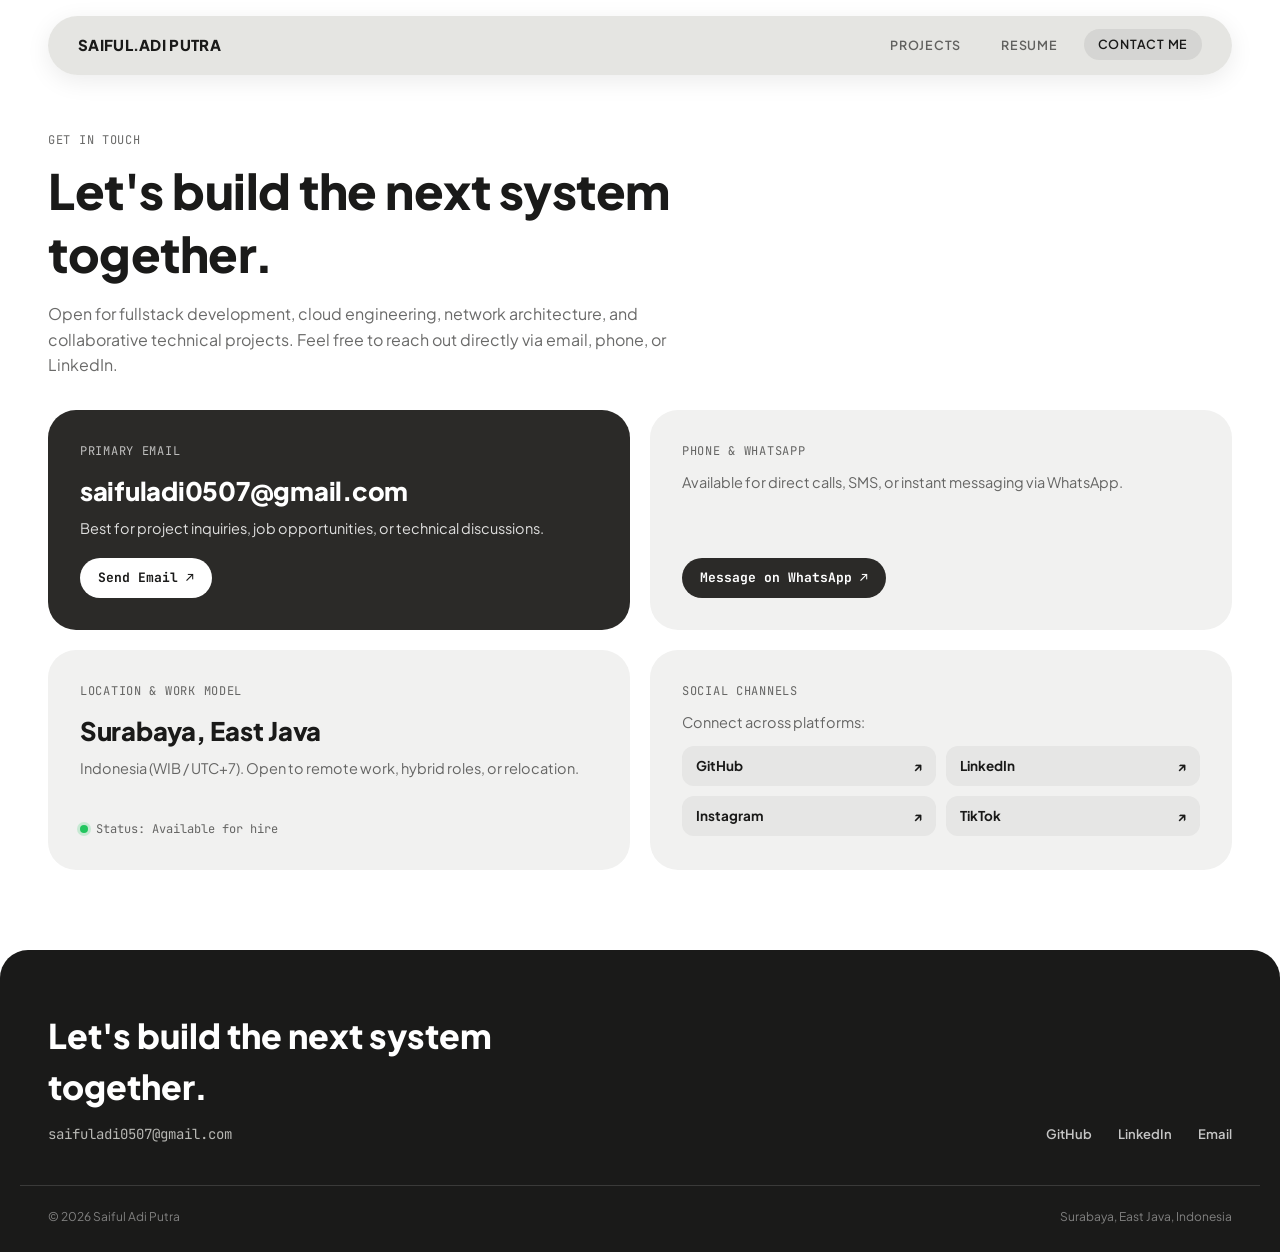
==== commit 8223758a: "fixxxxx" ====
--- a/contact.html
+++ b/contact.html
@@ -11,7 +11,7 @@
     <link
         href="https://fonts.googleapis.com/css2?family=Inter:wght@400;500;600;700;800&family=JetBrains+Mono:wght@400;500;600&family=Plus+Jakarta+Sans:wght@400;500;600;700;800&display=swap"
         rel="stylesheet">
-    <link rel="stylesheet" href="assets/style.css">
+    <link rel="stylesheet" href="assets/style.css?v=1.1">
     <style>
         .contact-page-hero {
             padding: 40px 0 60px;
--- a/assets/style.css
+++ b/assets/style.css
@@ -1,1392 +1,1759 @@
-/* ===========================================================
-   Saiful Adi Putra — Bento Portfolio
-   Warm Cream & Amber palette — light, professional bento theme
-   with rounded cells and one amber CTA cell.
-   =========================================================== */
-
-:root {
-    --bg: #ffffff;
-    --cell: #ffffff;
-    --cell-soft: #f1f1f0;
-    --cell-deep: #e2e2e0;
-    --coral: #2b2a28;
-    --coral-hover: #171716;
-    --ink: #1a1a19;
-    --ink-soft: rgba(26, 26, 25, 0.65);
-    --ink-faint: rgba(26, 26, 25, 0.4);
-    --line: rgba(26, 26, 25, 0.1);
-    --cream: #ffffff;
-    --radius-lg: 28px;
-    --radius-md: 20px;
-    --radius-sm: 14px;
-    --wrap: 1240px;
-}
-
-* {
-    box-sizing: border-box;
-}
-
-html {
-    scroll-behavior: smooth;
-}
-
-body {
-    margin: 0;
-    background: var(--bg);
-    color: var(--ink);
-    font-family: 'Gilroy', 'Plus Jakarta Sans', 'Inter', sans-serif;
-    -webkit-font-smoothing: antialiased;
-    font-size: 16px;
-    line-height: 1.5;
-}
-
-.wrap {
-    max-width: var(--wrap);
-    margin: 0 auto;
-    padding: 0 28px;
-}
-
-.mono {
-    font-family: 'JetBrains Mono', monospace;
-}
-
-a {
-    color: inherit;
-    text-decoration: none;
-}
-
-img {
-    max-width: 100%;
-    display: block;
-}
-
-strong {
-    font-weight: 700;
-}
-
-em {
-    font-style: italic;
-}
-
-/* ---------- Eyebrow / small labels ---------- */
-.eyebrow {
-    font-family: 'JetBrains Mono', monospace;
-    font-size: 12px;
-    letter-spacing: 0.06em;
-    text-transform: uppercase;
-    color: var(--ink-soft);
-    margin-bottom: 10px;
-}
-
-/* ---------- Sticky Nav ---------- */
-nav {
-    position: sticky;
-    top: 0;
-    z-index: 1000;
-    padding: 16px 0;
-}
-
-nav .wrap {
-    background: rgba(228, 228, 225, 0.94);
-    backdrop-filter: blur(16px);
-    -webkit-backdrop-filter: blur(16px);
-    border-radius: 999px;
-    display: flex;
-    align-items: center;
-    justify-content: space-between;
-    padding: 14px 30px;
-    max-width: calc(var(--wrap) - 56px);
-    box-shadow: 0 6px 24px rgba(0, 0, 0, 0.08);
-    border: 1px solid rgba(26, 26, 25, 0.12);
-}
-
-.logo {
-    font-weight: 800;
-    font-size: 15px;
-    letter-spacing: 0.02em;
-}
-
-.logo span {
-    color: var(--coral);
-}
-
-.nav-links {
-    display: flex;
-    gap: 30px;
-}
-
-.nav-links a {
-    font-size: 12.5px;
-    font-weight: 600;
-    letter-spacing: 0.06em;
-    color: var(--ink-soft);
-    transition: color 0.2s ease;
-}
-
-.nav-links a:hover,
-.nav-links a.is-active {
-    color: var(--ink);
-}
-
-/* ---------- Minimal index footer ---------- */
-.index-footer {
-    display: flex;
-    justify-content: space-between;
-    max-width: var(--wrap);
-    margin: 0 auto;
-    padding: 12px 28px;
-    font-size: 12px;
-    color: var(--ink-faint);
-    font-family: 'JetBrains Mono', monospace;
-}
-
-/* ---------- Hero bento ---------- */
-#top {
-    padding: 22px 0 40px;
-}
-
-.bento {
-    display: grid;
-    grid-template-columns: 1.35fr 0.85fr 1fr;
-    grid-template-rows: auto auto;
-    grid-template-areas:
-        "headline photo projects"
-        "about contact stack";
-    gap: 14px;
-}
-
-.cell {
-    border-radius: var(--radius-lg);
-    padding: 26px;
-    position: relative;
-    overflow: hidden;
-    box-shadow: 0 1px 2px rgba(34, 32, 28, 0.05);
-}
-
-.cell-headline {
-    grid-area: headline;
-    background: var(--cell);
-    display: flex;
-    flex-direction: column;
-    justify-content: space-between;
-    min-height: 236px;
-}
-
-.cell-headline::after {
-    content: '';
-    position: absolute;
-    top: 24px;
-    right: 24px;
-    width: 92px;
-    height: 92px;
-    background: radial-gradient(circle at 30% 30%, transparent 38%, rgba(34, 32, 28, 0.06) 40%, transparent 42%),
-        radial-gradient(circle at 70% 30%, transparent 38%, rgba(34, 32, 28, 0.06) 40%, transparent 42%),
-        radial-gradient(circle at 30% 70%, transparent 38%, rgba(34, 32, 28, 0.06) 40%, transparent 42%),
-        radial-gradient(circle at 70% 70%, transparent 38%, rgba(34, 32, 28, 0.06) 40%, transparent 42%);
-    border-radius: 50%;
-    pointer-events: none;
-}
-
-.cell-headline h1 {
-    font-size: clamp(24px, 2.5vw, 34px);
-    line-height: 1.14;
-    font-weight: 800;
-    letter-spacing: -0.01em;
-    margin: 0;
-}
-
-.cell-headline h1 em {
-    font-family: Georgia, 'Times New Roman', serif;
-    font-style: italic;
-    font-weight: 500;
-}
-
-.role-tags {
-    display: flex;
-    flex-wrap: wrap;
-    gap: 8px;
-    margin-top: 16px;
-}
-
-.role-tags span,
-.tag-row span {
-    font-family: 'JetBrains Mono', monospace;
-    font-size: 11.5px;
-    letter-spacing: 0.02em;
-    background: rgba(34, 32, 28, 0.06);
-    color: var(--ink-soft);
-    padding: 7px 12px;
-    border-radius: 999px;
-}
-
-.cell-network {
-    grid-area: photo;
-    padding: 0;
-    background: var(--cell-deep);
-    min-height: 236px;
-}
-
-.cell-network img {
-    width: 100%;
-    height: 100%;
-    object-fit: cover;
-    object-position: top center;
-}
-
-/* ---------- Credly Badges rotator cell (top-right bento cell) ---------- */
-.cell-badges {
-    grid-area: projects;
-    background: var(--cell-soft);
-    display: flex;
-    flex-direction: column;
-    justify-content: space-between;
-    min-height: 250px;
-    padding: 18px 20px;
-    position: relative;
-    overflow: hidden;
-}
-
-.badges-card-top {
-    display: flex;
-    justify-content: space-between;
-    align-items: center;
-    z-index: 2;
-}
-
-.credly-rotator-stage {
-    position: relative;
-    flex: 1;
-    display: flex;
-    align-items: center;
-    justify-content: center;
-    min-height: 200px;
-    margin: 4px 0;
-}
-
-.credly-slide {
-    position: absolute;
-    top: 50%;
-    left: 50%;
-    transform: translate(-50%, -50%) scale(0.85);
-    opacity: 0;
-    pointer-events: none;
-    transition: opacity 0.4s ease, transform 0.4s ease;
-    display: flex;
-    justify-content: center;
-    align-items: center;
-}
-
-.credly-slide.is-active {
-    opacity: 1;
-    transform: translate(-50%, -50%) scale(0.92);
-    pointer-events: auto;
-}
-
-.badge-rotator-dots {
-    display: flex;
-    justify-content: center;
-    gap: 5px;
-    z-index: 2;
-}
-
-.badge-dot {
-    width: 6px;
-    height: 6px;
-    border-radius: 50%;
-    background: var(--line);
-    cursor: pointer;
-    transition: background 0.2s ease, transform 0.2s ease;
-}
-
-.badge-dot.is-active {
-    background: var(--coral);
-    transform: scale(1.3);
-}
-
-.project-preview {
-    border-radius: var(--radius-sm);
-    overflow: hidden;
-    aspect-ratio: 16 / 11;
-    background: var(--cell-deep);
-}
-
-.project-preview img {
-    width: 100%;
-    height: 100%;
-    object-fit: cover;
-    transition: opacity 0.18s cubic-bezier(0.4, 0, 0.2, 1), transform 0.2s cubic-bezier(0.4, 0, 0.2, 1);
-    will-change: opacity, transform;
-}
-
-.project-preview img.is-fading {
-    opacity: 0.35;
-    transform: scale(0.97);
-}
-
-.project-mini-list {
-    display: flex;
-    flex-direction: column;
-    margin-top: 10px;
-}
-
-.project-mini-item {
-    display: flex;
-    align-items: center;
-    justify-content: space-between;
-    padding: 10px 10px;
-    border-radius: 10px;
-    font-size: 13px;
-    font-weight: 700;
-    color: var(--ink-soft);
-    transition: background 0.15s ease, color 0.15s ease;
-}
-
-.project-mini-item .arrow-badge.mini {
-    width: 22px;
-    height: 22px;
-    font-size: 11px;
-    background: transparent;
-    color: var(--ink-faint);
-}
-
-.project-mini-item.is-active,
-.project-mini-item:hover {
-    background: rgba(34, 32, 28, 0.08);
-    color: var(--ink);
-}
-
-.project-mini-item.is-active .arrow-badge.mini,
-.project-mini-item:hover .arrow-badge.mini {
-    background: var(--coral);
-    color: #ffffff;
-}
-
-/* ---------- Stack cell (bottom-right, compact) ---------- */
-.cell-stack {
-    grid-area: stack;
-    background: #2b2a28;
-    color: #ffffff;
-    display: flex;
-    flex-direction: column;
-    justify-content: center;
-}
-
-.cell-stack .stack-list {
-    display: flex;
-    flex-direction: column;
-    margin-top: 10px;
-}
-
-.cell-stack .row {
-    display: flex;
-    justify-content: space-between;
-    align-items: baseline;
-    padding: 7px 0;
-    border-bottom: 1px solid rgba(255, 255, 255, 0.25);
-}
-
-.cell-stack .row:last-child {
-    border-bottom: none;
-}
-
-.cell-stack .name {
-    font-weight: 700;
-    font-size: 13px;
-}
-
-.cell-stack .tag {
-    font-family: 'JetBrains Mono', monospace;
-    font-size: 10.5px;
-    color: rgba(255, 255, 255, 0.75);
-    text-align: right;
-}
-
-.cell-about {
-    grid-area: about;
-    background: var(--cell-soft);
-}
-
-.cell-about p {
-    font-size: 14.5px;
-    line-height: 1.6;
-    color: var(--ink-soft);
-    margin: 0;
-}
-
-.cell-about .tag-row {
-    display: flex;
-    flex-wrap: wrap;
-    gap: 8px;
-}
-
-.cell-contact {
-    grid-area: contact;
-    background: var(--coral);
-    color: #ffffff;
-    display: flex;
-    flex-direction: column;
-    justify-content: space-between;
-    cursor: pointer;
-    transition: background 0.2s ease;
-}
-
-.cell-contact:hover {
-    background: var(--coral-hover);
-}
-
-.contact-top {
-    display: flex;
-    justify-content: space-between;
-    align-items: flex-start;
-    gap: 12px;
-}
-
-.cell-contact h3 {
-    font-size: 26px;
-    margin: 4px 0 10px;
-    font-weight: 800;
-}
-
-.contact-info {
-    display: flex;
-    flex-direction: column;
-    gap: 3px;
-    font-size: 12.5px;
-    color: rgba(255, 255, 255, 0.85);
-}
-
-.arrow-badge {
-    width: 38px;
-    height: 38px;
-    border-radius: 50%;
-    background: #1a1a19;
-    color: #ffffff;
-    display: flex;
-    align-items: center;
-    justify-content: center;
-    font-size: 16px;
-    flex-shrink: 0;
-}
-
-.contact-bottom {
-    margin-top: 18px;
-}
-
-.contact-bottom .links {
-    display: flex;
-    gap: 18px;
-}
-
-.contact-bottom .links a {
-    font-family: 'JetBrains Mono', monospace;
-    font-size: 11px;
-    font-weight: 600;
-    letter-spacing: 0.05em;
-    border-bottom: 1px solid rgba(255, 255, 255, 0.4);
-    padding-bottom: 2px;
-}
-
-/* ---------- Shared section rhythm ---------- */
-section {
-    padding: 60px 0;
-}
-
-.section-title {
-    font-size: clamp(22px, 2.4vw, 30px);
-    font-weight: 800;
-    line-height: 1.3;
-    margin: 0 0 32px;
-    max-width: 640px;
-    letter-spacing: -0.01em;
-}
-
-/* ---------- Projects ---------- */
-.projects-grid {
-    display: grid;
-    grid-template-columns: repeat(2, 1fr);
-    gap: 18px;
-}
-
-.project-card {
-    background: var(--cell-soft);
-    border-radius: var(--radius-lg);
-    padding: 32px;
-    display: flex;
-    flex-direction: column;
-    transition: transform 0.25s ease, background 0.25s ease;
-}
-
-.project-card:hover {
-    transform: translateY(-4px);
-    background: var(--cell-deep);
-}
-
-.top-row {
-    display: flex;
-    justify-content: space-between;
-    align-items: baseline;
-    gap: 12px;
-    margin-bottom: 12px;
-}
-
-.project-card h3 {
-    font-size: 20px;
-    margin: 0;
-    font-weight: 800;
-}
-
-.project-card .year {
-    font-size: 12px;
-    color: var(--ink-faint);
-    flex-shrink: 0;
-}
-
-.project-card p {
-    font-size: 14.5px;
-    color: var(--ink-soft);
-    line-height: 1.6;
-    margin: 0 0 20px;
-}
-
-.project-card .tag-row {
-    display: flex;
-    flex-wrap: wrap;
-    gap: 8px;
-    margin-top: auto;
-    margin-bottom: 22px;
-}
-
-.project-card .tag-row span {
-    background: rgba(34, 32, 28, 0.06);
-}
-
-.view-link {
-    display: flex;
-    align-items: center;
-    gap: 10px;
-    font-size: 13px;
-    font-weight: 700;
-}
-
-.view-link .arrow-badge {
-    width: 28px;
-    height: 28px;
-    font-size: 13px;
-    background: var(--coral);
-}
-
-/* ---------- Experience ---------- */
-.exp-grid {
-    display: grid;
-    grid-template-columns: repeat(2, 1fr);
-    gap: 18px;
-    margin-bottom: 8px;
-}
-
-.exp-card {
-    background: var(--cell-soft);
-    border-radius: var(--radius-md);
-    padding: 20px;
-    display: flex;
-    gap: 18px;
-}
-
-.photo-slot {
-    width: 76px;
-    height: 76px;
-    border-radius: var(--radius-sm);
-    background: rgba(34, 32, 28, 0.06);
-    display: flex;
-    flex-direction: column;
-    align-items: center;
-    justify-content: center;
-    gap: 4px;
-    flex-shrink: 0;
-}
-
-.slot-icon {
-    width: 22px;
-    height: 22px;
-    opacity: 0.5;
-}
-
-.slot-label {
-    font-size: 8.5px;
-    color: var(--ink-faint);
-    text-align: center;
-}
-
-.exp-body .date {
-    font-size: 11.5px;
-    color: var(--ink-faint);
-    margin-bottom: 4px;
-}
-
-.exp-body .role {
-    font-size: 16px;
-    font-weight: 800;
-}
-
-.exp-body .org {
-    font-size: 13px;
-    color: var(--ink-soft);
-    margin-bottom: 8px;
-}
-
-.exp-body p {
-    font-size: 13.5px;
-    color: var(--ink-soft);
-    line-height: 1.55;
-    margin: 0;
-}
-
-/* ---------- Organization card ---------- */
-.org-card {
-    background: var(--cell-soft);
-    border-radius: var(--radius-lg);
-    padding: 30px;
-    margin-top: 18px;
-}
-
-.org-header {
-    display: flex;
-    align-items: center;
-    gap: 16px;
-    padding-bottom: 20px;
-    border-bottom: 1px solid var(--line);
-    margin-bottom: 20px;
-}
-
-.org-logo {
-    width: 52px;
-    height: 52px;
-    border-radius: 50%;
-    overflow: hidden;
-    background: var(--cream);
-    flex-shrink: 0;
-    border: 1px solid var(--line);
-}
-
-.org-info h3 {
-    margin: 0 0 4px;
-    font-size: 18px;
-    font-weight: 800;
-}
-
-.org-sub {
-    font-size: 13px;
-    color: var(--ink-soft);
-}
-
-.org-timeline {
-    display: grid;
-    grid-template-columns: repeat(2, 1fr);
-    gap: 24px;
-}
-
-.org-timeline-item .date {
-    font-size: 11.5px;
-    color: var(--ink-faint);
-    margin-bottom: 4px;
-}
-
-.org-timeline-item .role {
-    font-size: 15px;
-    font-weight: 800;
-    margin-bottom: 6px;
-}
-
-.org-timeline-item p {
-    font-size: 13.5px;
-    color: var(--ink-soft);
-    line-height: 1.55;
-    margin: 0;
-}
-
-/* ---------- Education timeline ---------- */
-.timeline-col {
-    display: flex;
-    flex-direction: column;
-    margin-top: 18px;
-}
-
-.t-item {
-    display: grid;
-    grid-template-columns: 70px 52px 1fr;
-    align-items: center;
-    gap: 20px;
-    padding: 18px 24px;
-    border-radius: var(--radius-md);
-    transition: background 0.2s ease;
-}
-
-.t-item:hover {
-    background: var(--cell-soft);
-}
-
-.t-item .date {
-    font-size: 12.5px;
-    color: var(--ink-faint);
-}
-
-.t-logo {
-    width: 44px;
-    height: 44px;
-    border-radius: 50%;
-    background: var(--cream);
-    display: flex;
-    align-items: center;
-    justify-content: center;
-    overflow: hidden;
-    border: 1px solid var(--line);
-}
-
-.t-logo img {
-    width: 100%;
-    height: 100%;
-    object-fit: cover;
-}
-
-.t-item .role {
-    font-size: 15px;
-    font-weight: 800;
-    margin-bottom: 2px;
-}
-
-.t-item .org {
-    font-size: 13px;
-    color: var(--ink-soft);
-    line-height: 1.5;
-}
-
-/* ---------- Certifications ---------- */
-.cert-grid {
-    display: grid;
-    grid-template-columns: repeat(3, 1fr);
-    gap: 18px;
-}
-
-.cert-card {
-    background: var(--cell-soft);
-    border-radius: var(--radius-md);
-    padding: 20px;
-    display: flex;
-    align-items: center;
-    gap: 16px;
-}
-
-.cert-info .name {
-    font-size: 14.5px;
-    font-weight: 800;
-    margin-bottom: 4px;
-    line-height: 1.3;
-}
-
-.cert-info .issuer {
-    font-size: 11.5px;
-    color: var(--ink-faint);
-}
-
-/* ---------- Footer ---------- */
-footer {
-    background: #1a1a19;
-    color: var(--cream);
-    border-radius: var(--radius-lg) var(--radius-lg) 0 0;
-    margin-top: 20px;
-    padding: 60px 0 26px;
-}
-
-.foot-top {
-    display: flex;
-    justify-content: space-between;
-    align-items: flex-end;
-    flex-wrap: wrap;
-    gap: 24px;
-    padding: 0 28px 40px;
-    max-width: var(--wrap);
-    margin: 0 auto;
-    border-bottom: 1px solid rgba(255, 255, 255, 0.14);
-}
-
-.foot-top h2 {
-    font-size: clamp(24px, 3vw, 34px);
-    font-weight: 800;
-    margin: 0 0 12px;
-    max-width: 500px;
-}
-
-.foot-top .email {
-    color: #b8b8b4;
-    font-size: 14px;
-}
-
-.foot-links {
-    display: flex;
-    gap: 26px;
-}
-
-.foot-links a {
-    font-size: 13px;
-    font-weight: 600;
-    color: rgba(255, 255, 255, 0.75);
-    transition: color 0.2s ease;
-}
-
-.foot-links a:hover {
-    color: var(--cream);
-}
-
-.copyright {
-    display: flex;
-    justify-content: space-between;
-    max-width: var(--wrap);
-    margin: 22px auto 0;
-    padding: 0 28px;
-    font-size: 12px;
-    color: rgba(255, 255, 255, 0.45);
-}
-
-/* ---------- Responsive ---------- */
-@media (max-width: 980px) {
-    .bento {
-        grid-template-columns: 1fr 1fr;
-        grid-template-areas:
-            "headline headline"
-            "photo projects"
-            "about contact"
-            "stack stack";
-    }
-
-    .exp-grid,
-    .org-timeline {
-        grid-template-columns: 1fr;
-    }
-
-    .cert-grid {
-        grid-template-columns: repeat(2, 1fr);
-    }
-
-    .projects-grid {
-        grid-template-columns: 1fr;
-    }
-}
-
-@media (max-width: 640px) {
-    .wrap {
-        padding: 0 18px;
-    }
-
-    nav .wrap {
-        flex-direction: column;
-        align-items: flex-start;
-        gap: 14px;
-        border-radius: 24px;
-        max-width: calc(100% - 36px);
-    }
-
-    .nav-links {
-        gap: 16px;
-        flex-wrap: wrap;
-    }
-
-    .bento {
-        grid-template-columns: 1fr;
-        grid-template-areas:
-            "headline"
-            "photo"
-            "projects"
-            "about"
-            "contact"
-            "stack";
-    }
-
-    .cell {
-        padding: 26px;
-    }
-
-    .cert-grid {
-        grid-template-columns: 1fr;
-    }
-
-    .t-item {
-        grid-template-columns: 52px 1fr;
-        row-gap: 6px;
-    }
-
-    .t-item .date {
-        grid-column: 1 / -1;
-    }
-
-    .foot-top {
-        align-items: flex-start;
-    }
-}
-
-/* ===========================================================
-   Full Viewport / Zero Scroll Auto-Fit Layout for index.html
-   =========================================================== */
-@media (min-width: 1024px) and (min-height: 500px) {
-
-    html,
-    body.page-index {
-        height: 100vh;
-        max-height: 100vh;
-        overflow: auto;
-        margin: 0;
-        padding: 0;
-    }
-
-    body.page-index {
-        display: flex;
-        flex-direction: column;
-        justify-content: space-between;
-        padding: 10px 16px 8px;
-        box-sizing: border-box;
-    }
-
-    body.page-index nav {
-        padding: 0;
-        margin-bottom: 8px;
-        flex: 0 0 auto;
-    }
-
-    body.page-index nav .wrap {
-        padding: 10px 24px;
-        max-width: var(--wrap);
-    }
-
-    body.page-index #top {
-        flex: 1 1 auto;
-        min-height: 0;
-        padding: 0;
-        display: flex;
-        flex-direction: column;
-    }
-
-    body.page-index #top .wrap {
-        flex: 1 1 auto;
-        min-height: 0;
-        display: flex;
-        flex-direction: column;
-        height: 100%;
-        padding: 0 12px;
-    }
-
-    body.page-index .bento {
-        flex: 1 1 auto;
-        min-height: 0;
-        height: 100%;
-        grid-template-columns: 1.3fr 0.85fr 1fr;
-        grid-template-rows: 1.1fr 0.9fr;
-        gap: 10px;
-    }
-
-    body.page-index .cell {
-        padding: 18px 20px;
-        min-height: 0;
-        display: flex;
-        flex-direction: column;
-        justify-content: space-between;
-    }
-
-    body.page-index .cell-headline {
-        min-height: 0;
-    }
-
-    body.page-index .cell-headline h1 {
-        font-size: clamp(18px, 1.9vw, 28px);
-        line-height: 1.12;
-        margin: 4px 0;
-    }
-
-    body.page-index .cell-headline .role-tags {
-        margin-top: 6px;
-        gap: 6px;
-    }
-
-    body.page-index .role-tags span,
-    body.page-index .tag-row span {
-        font-size: 10.5px;
-        padding: 5px 10px;
-    }
-
-    body.page-index .cell-network {
-        min-height: 0;
-    }
-
-    body.page-index .cell-projects {
-        min-height: 0;
-        padding: 16px 18px;
-    }
-
-    body.page-index .cell-projects .eyebrow {
-        margin-bottom: 6px;
-    }
-
-    body.page-index .project-preview {
-        flex: 1 1 auto;
-        min-height: 0;
-        aspect-ratio: auto;
-    }
-
-    body.page-index .project-mini-list {
-        margin-top: 6px;
-    }
-
-    body.page-index .project-mini-item {
-        padding: 5px 8px;
-        font-size: 11.5px;
-    }
-
-    body.page-index .cell-about {
-        padding: 16px 20px;
-    }
-
-    body.page-index .cell-about p {
-        font-size: clamp(11.5px, 0.9vw, 13px);
-        line-height: 1.4;
-    }
-
-    body.page-index .cell-contact {
-        padding: 16px 20px;
-    }
-
-    body.page-index .cell-contact h3 {
-        font-size: clamp(18px, 1.6vw, 24px);
-        margin: 2px 0 4px;
-    }
-
-    body.page-index .cell-contact .contact-info {
-        font-size: 11px;
-    }
-
-    body.page-index .cell-contact .contact-bottom .links a {
-        font-size: 10px;
-    }
-
-    body.page-index .cell-stack {
-        padding: 14px 18px;
-    }
-
-    body.page-index .cell-stack .row {
-        padding: 4px 0;
-    }
-
-    body.page-index .cell-stack .name {
-        font-size: 11.5px;
-    }
-
-    body.page-index .cell-stack .tag {
-        font-size: 9.5px;
-    }
-
-    body.page-index .index-footer {
-        flex: 0 0 auto;
-        padding: 6px 16px 4px;
-        font-size: 10px;
-        color: var(--ink-faint);
-    }
-}
-
-/* ===========================================================
-   Project Detail Pages (.detail-hero, .detail-body, etc.)
-   =========================================================== */
-.detail-hero {
-    padding: 36px 0 24px;
-}
-
-.back-link {
-    display: inline-flex;
-    align-items: center;
-    gap: 6px;
-    font-family: 'JetBrains Mono', monospace;
-    font-size: 13px;
-    color: var(--ink-soft);
-    margin-bottom: 24px;
-    transition: color 0.2s ease;
-}
-
-.back-link:hover {
-    color: var(--coral);
-}
-
-.detail-title {
-    font-size: clamp(28px, 3.5vw, 44px);
-    font-weight: 800;
-    letter-spacing: -0.02em;
-    margin: 4px 0 24px;
-    line-height: 1.15;
-}
-
-.detail-meta {
-    display: flex;
-    flex-wrap: wrap;
-    gap: 32px;
-    padding: 20px 0;
-    border-top: 1px solid var(--line);
-    border-bottom: 1px solid var(--line);
-    margin-bottom: 36px;
-}
-
-.detail-meta .item {
-    display: flex;
-    flex-direction: column;
-    gap: 4px;
-}
-
-.detail-meta .label {
-    font-size: 11px;
-    text-transform: uppercase;
-    letter-spacing: 0.06em;
-    color: var(--ink-faint);
-}
-
-.detail-meta .value {
-    font-size: 14px;
-    font-weight: 700;
-    color: var(--ink);
-}
-
-.hero-image {
-    width: 100%;
-    max-height: 380px;
-    border-radius: var(--radius-lg);
-    overflow: hidden;
-    margin-bottom: 36px;
-    background: #ffffff;
-    border: 1px solid var(--line);
-    padding: 16px;
-    display: flex;
-    align-items: center;
-    justify-content: center;
-}
-
-.hero-image img {
-    max-width: 100%;
-    max-height: 348px;
-    width: auto;
-    height: auto;
-    object-fit: contain;
-    display: block;
-    border-radius: var(--radius-md);
-    margin: 0 auto;
-}
-
-.detail-body {
-    display: grid;
-    grid-template-columns: 2.2fr 1fr;
-    gap: 48px;
-    margin-bottom: 60px;
-}
-
-.detail-body h3 {
-    font-size: 20px;
-    font-weight: 800;
-    margin: 32px 0 12px;
-    letter-spacing: -0.01em;
-}
-
-.detail-body h3:first-child {
-    margin-top: 0;
-}
-
-.detail-body p {
-    font-size: 15.5px;
-    line-height: 1.7;
-    color: var(--ink-soft);
-    margin: 0 0 20px;
-}
-
-.detail-body ul {
-    margin: 0 0 24px;
-    padding-left: 20px;
-    font-size: 15px;
-    line-height: 1.7;
-    color: var(--ink-soft);
-}
-
-.detail-body ul li {
-    margin-bottom: 8px;
-}
-
-.gallery-grid {
-    display: grid;
-    grid-template-columns: repeat(2, 1fr);
-    gap: 16px;
-    margin-top: 16px;
-}
-
-.gallery-grid img {
-    width: 100%;
-    height: auto;
-    max-height: 320px;
-    object-fit: contain;
-    border-radius: var(--radius-md);
-    background: #ffffff;
-    border: 1px solid var(--line);
-    padding: 8px;
-}
-
-.meta-panel {
-    background: var(--cell-soft);
-    border-radius: var(--radius-lg);
-    padding: 28px;
-    display: flex;
-    flex-direction: column;
-    gap: 24px;
-    height: fit-content;
-}
-
-.meta-panel .block .label {
-    margin-bottom: 8px;
-    font-size: 11px;
-    text-transform: uppercase;
-    letter-spacing: 0.06em;
-    color: var(--ink-faint);
-}
-
-.meta-panel .tag-row {
-    display: flex;
-    flex-wrap: wrap;
-    gap: 6px;
-}
-
-.meta-panel .tag-row span {
-    font-family: 'JetBrains Mono', monospace;
-    font-size: 11px;
-    background: rgba(26, 26, 25, 0.07);
-    padding: 5px 10px;
-    border-radius: 6px;
-    color: var(--ink-soft);
-}
-
-.next-project {
-    display: flex;
-    justify-content: space-between;
-    align-items: center;
-    background: var(--cell-soft);
-    border-radius: var(--radius-lg);
-    padding: 28px 36px;
-    margin-bottom: 40px;
-    transition: background 0.2s ease, transform 0.2s ease;
-}
-
-.next-project:hover {
-    background: var(--cell-deep);
-    transform: translateY(-2px);
-}
-
-.next-project .label {
-    font-size: 11.5px;
-    color: var(--ink-faint);
-    margin-bottom: 4px;
-}
-
-.next-project .title {
-    font-size: 22px;
-    font-weight: 800;
-}
-
-@media (max-width: 860px) {
-    .detail-body {
-        grid-template-columns: 1fr;
-        gap: 32px;
-    }
-    .gallery-grid {
-        grid-template-columns: 1fr;
-    }
-}
-
-/* ===========================================================
-   Image Lightbox Pop-up Modal (.cert-card-img, .other-exp-img, etc.)
-   =========================================================== */
-.cert-card-img,
-.other-exp-img,
-.hero-image img,
-.gallery-grid img {
-    cursor: zoom-in;
-}
-
-.img-lightbox-modal {
-    position: fixed;
-    top: 0;
-    left: 0;
-    width: 100vw;
-    height: 100vh;
-    background: rgba(15, 15, 14, 0.88);
-    backdrop-filter: blur(12px);
-    -webkit-backdrop-filter: blur(12px);
-    z-index: 99999;
-    display: flex;
-    flex-direction: column;
-    align-items: center;
-    justify-content: center;
-    padding: 24px;
-    opacity: 0;
-    visibility: hidden;
-    transition: opacity 0.25s ease, visibility 0.25s ease;
-}
-
-.img-lightbox-modal.is-open {
-    opacity: 1;
-    visibility: visible;
-}
-
-.img-lightbox-close {
-    position: absolute;
-    top: 24px;
-    right: 28px;
-    width: 44px;
-    height: 44px;
-    border-radius: 50%;
-    background: rgba(255, 255, 255, 0.15);
-    color: #ffffff;
-    border: 1px solid rgba(255, 255, 255, 0.25);
-    font-size: 20px;
-    display: flex;
-    align-items: center;
-    justify-content: center;
-    cursor: pointer;
-    transition: background 0.2s ease, transform 0.2s ease;
-    z-index: 100000;
-}
-
-.img-lightbox-close:hover {
-    background: rgba(255, 255, 255, 0.3);
-    transform: scale(1.08);
-}
-
-.img-lightbox-content {
-    max-width: 90vw;
-    max-height: 82vh;
-    display: flex;
-    flex-direction: column;
-    align-items: center;
-    transform: scale(0.94);
-    transition: transform 0.25s cubic-bezier(0.16, 1, 0.3, 1);
-}
-
-.img-lightbox-modal.is-open .img-lightbox-content {
-    transform: scale(1);
-}
-
-.img-lightbox-content img {
-    max-width: 100%;
-    max-height: 78vh;
-    object-fit: contain;
-    border-radius: var(--radius-md);
-    box-shadow: 0 16px 40px rgba(0, 0, 0, 0.4);
-    background: #ffffff;
-}
-
-.img-lightbox-caption {
-    margin-top: 14px;
-    font-family: 'JetBrains Mono', monospace;
-    font-size: 13px;
-    color: rgba(255, 255, 255, 0.85);
-    text-align: center;
-    background: rgba(255, 255, 255, 0.1);
-    padding: 6px 16px;
-    border-radius: 999px;
-    border: 1px solid rgba(255, 255, 255, 0.15);
-}+/* ===========================================================
+   Saiful Adi Putra — Bento Portfolio
+   Warm Cream & Amber palette — light, professional bento theme
+   with rounded cells and one amber CTA cell.
+   =========================================================== */
+
+:root {
+    --bg: #ffffff;
+    --cell: #ffffff;
+    --cell-soft: #f1f1f0;
+    --cell-deep: #e2e2e0;
+    --coral: #2b2a28;
+    --coral-hover: #171716;
+    --ink: #1a1a19;
+    --ink-soft: rgba(26, 26, 25, 0.65);
+    --ink-faint: rgba(26, 26, 25, 0.4);
+    --line: rgba(26, 26, 25, 0.1);
+    --cream: #ffffff;
+    --radius-lg: 28px;
+    --radius-md: 20px;
+    --radius-sm: 14px;
+    --wrap: 1240px;
+}
+
+* {
+    box-sizing: border-box;
+}
+
+html {
+    scroll-behavior: smooth;
+}
+
+body {
+    margin: 0;
+    background: var(--bg);
+    color: var(--ink);
+    font-family: 'Gilroy', 'Plus Jakarta Sans', 'Inter', sans-serif;
+    -webkit-font-smoothing: antialiased;
+    font-size: 16px;
+    line-height: 1.5;
+}
+
+.wrap {
+    max-width: var(--wrap);
+    margin: 0 auto;
+    padding: 0 28px;
+}
+
+.mono {
+    font-family: 'JetBrains Mono', monospace;
+}
+
+a {
+    color: inherit;
+    text-decoration: none;
+}
+
+img {
+    max-width: 100%;
+    display: block;
+}
+
+strong {
+    font-weight: 700;
+}
+
+em {
+    font-style: italic;
+}
+
+/* ---------- Eyebrow / small labels ---------- */
+.eyebrow {
+    font-family: 'JetBrains Mono', monospace;
+    font-size: 12px;
+    letter-spacing: 0.06em;
+    text-transform: uppercase;
+    color: var(--ink-soft);
+    margin-bottom: 10px;
+}
+
+/* ---------- Sticky Nav ---------- */
+nav {
+    position: sticky;
+    top: 0;
+    z-index: 1000;
+    padding: 16px 0;
+}
+
+nav .wrap {
+    background: rgba(228, 228, 225, 0.94);
+    backdrop-filter: blur(16px);
+    -webkit-backdrop-filter: blur(16px);
+    border-radius: 999px;
+    display: flex;
+    align-items: center;
+    justify-content: space-between;
+    padding: 14px 30px;
+    max-width: calc(var(--wrap) - 56px);
+    box-shadow: 0 6px 24px rgba(0, 0, 0, 0.08);
+}
+
+.logo {
+    font-weight: 800;
+    font-size: 15px;
+    letter-spacing: 0.02em;
+}
+
+.logo span {
+    color: var(--coral);
+}
+
+.nav-links {
+    display: flex;
+    gap: 12px;
+}
+
+.nav-links a {
+    font-size: 12.5px;
+    font-weight: 600;
+    letter-spacing: 0.06em;
+    color: var(--ink-soft);
+    padding: 6px 14px;
+    border-radius: 999px;
+    transition: all 0.25s cubic-bezier(0.16, 1, 0.3, 1);
+}
+
+.nav-links a:hover,
+.nav-links a.is-active {
+    color: var(--ink);
+    background: rgba(26, 26, 25, 0.08);
+    transform: translateY(-1px);
+}
+
+/* ---------- Minimal index footer ---------- */
+.index-footer {
+    display: flex;
+    justify-content: space-between;
+    max-width: var(--wrap);
+    margin: 0 auto;
+    padding: 12px 28px;
+    font-size: 12px;
+    color: var(--ink-faint);
+    font-family: 'JetBrains Mono', monospace;
+}
+
+/* ---------- Hero bento ---------- */
+#top {
+    padding: 22px 0 40px;
+}
+
+.bento {
+    display: grid;
+    grid-template-columns: 1.35fr 0.85fr 1fr;
+    grid-template-rows: auto auto;
+    grid-template-areas:
+        "headline photo projects"
+        "about contact stack";
+    gap: 14px;
+}
+
+.cell {
+    border-radius: var(--radius-lg);
+    padding: 26px;
+    position: relative;
+    overflow: hidden;
+    box-shadow: 0 1px 2px rgba(34, 32, 28, 0.05);
+}
+
+.cell-headline {
+    grid-area: headline;
+    background: var(--cell);
+    display: flex;
+    flex-direction: column;
+    justify-content: space-between;
+    min-height: 236px;
+}
+
+.cell-headline::after {
+    content: '';
+    position: absolute;
+    top: 24px;
+    right: 24px;
+    width: 92px;
+    height: 92px;
+    background: radial-gradient(circle at 30% 30%, transparent 38%, rgba(34, 32, 28, 0.06) 40%, transparent 42%),
+        radial-gradient(circle at 70% 30%, transparent 38%, rgba(34, 32, 28, 0.06) 40%, transparent 42%),
+        radial-gradient(circle at 30% 70%, transparent 38%, rgba(34, 32, 28, 0.06) 40%, transparent 42%),
+        radial-gradient(circle at 70% 70%, transparent 38%, rgba(34, 32, 28, 0.06) 40%, transparent 42%);
+    border-radius: 50%;
+    pointer-events: none;
+}
+
+.cell-headline h1 {
+    font-size: clamp(24px, 2.5vw, 34px);
+    line-height: 1.14;
+    font-weight: 800;
+    letter-spacing: -0.01em;
+    margin: 0;
+}
+
+.cell-headline h1 em {
+    font-family: Georgia, 'Times New Roman', serif;
+    font-style: italic;
+    font-weight: 500;
+}
+
+.role-tags {
+    display: flex;
+    flex-wrap: wrap;
+    gap: 8px;
+    margin-top: 16px;
+}
+
+.role-tags span,
+.tag-row span {
+    font-family: 'JetBrains Mono', monospace;
+    font-size: 11.5px;
+    letter-spacing: 0.02em;
+    background: rgba(34, 32, 28, 0.06);
+    color: var(--ink-soft);
+    padding: 7px 12px;
+    border-radius: 999px;
+}
+
+.cell-network {
+    grid-area: photo;
+    padding: 0;
+    background: var(--cell-deep);
+    min-height: 236px;
+    overflow: hidden;
+    position: relative;
+}
+
+.cell-network img {
+    width: 100%;
+    height: 100%;
+    object-fit: cover;
+    object-position: center 10%;
+    display: block;
+}
+
+/* ---------- Credly Badges rotator cell (top-right bento cell) ---------- */
+.cell-badges {
+    grid-area: projects;
+    background: var(--cell-soft);
+    display: flex;
+    flex-direction: column;
+    justify-content: space-between;
+    min-height: 250px;
+    padding: 18px 20px;
+    position: relative;
+    overflow: hidden;
+}
+
+.badges-card-top {
+    display: flex;
+    justify-content: space-between;
+    align-items: center;
+    z-index: 2;
+}
+
+.badges-all-btn {
+    display: inline-flex;
+    align-items: center;
+    gap: 6px;
+    font-size: 11px;
+    font-weight: 700;
+    letter-spacing: 0.04em;
+    color: var(--ink);
+    background: rgba(26, 26, 25, 0.08);
+    padding: 6px 14px;
+    border-radius: 999px;
+    transition: all 0.25s cubic-bezier(0.34, 1.56, 0.64, 1);
+}
+
+.badges-all-btn:hover {
+    background: var(--coral);
+    color: #ffffff;
+    transform: translateY(-2px);
+    box-shadow: 0 4px 14px rgba(0, 0, 0, 0.14);
+}
+
+.badges-all-btn .badge-arrow {
+    display: inline-block;
+    transition: transform 0.25s cubic-bezier(0.34, 1.56, 0.64, 1);
+}
+
+.badges-all-btn:hover .badge-arrow {
+    transform: translate(3px, -3px);
+}
+
+.credly-rotator-stage {
+    position: relative;
+    flex: 1;
+    display: flex;
+    align-items: center;
+    justify-content: center;
+    min-height: 200px;
+    margin: 4px 0;
+}
+
+.rotator-arrow-btn {
+    position: absolute;
+    top: 50%;
+    transform: translateY(-50%);
+    width: 30px;
+    height: 30px;
+    border-radius: 50%;
+    background: rgba(255, 255, 255, 0.88);
+    backdrop-filter: blur(8px);
+    -webkit-backdrop-filter: blur(8px);
+    border: 1px solid rgba(26, 26, 25, 0.14);
+    color: var(--ink);
+    font-size: 16px;
+    font-weight: 700;
+    display: flex;
+    align-items: center;
+    justify-content: center;
+    cursor: pointer;
+    z-index: 10;
+    opacity: 0.7;
+    transition: all 0.25s cubic-bezier(0.34, 1.56, 0.64, 1);
+}
+
+.rotator-arrow-btn:hover {
+    opacity: 1;
+    background: var(--ink);
+    color: #ffffff;
+    transform: translateY(-50%) scale(1.12);
+}
+
+.rotator-arrow-btn.prev {
+    left: 4px;
+}
+
+.rotator-arrow-btn.next {
+    right: 4px;
+}
+
+.credly-slide {
+    position: absolute;
+    top: 50%;
+    left: 50%;
+    transform: translate(-50%, -50%) scale(0.85);
+    opacity: 0;
+    pointer-events: none;
+    transition: opacity 0.4s ease, transform 0.4s ease;
+    display: flex;
+    justify-content: center;
+    align-items: center;
+}
+
+.credly-slide.is-active {
+    opacity: 1;
+    transform: translate(-50%, -50%) scale(0.92);
+    pointer-events: auto;
+}
+
+.badge-rotator-dots {
+    display: flex;
+    justify-content: center;
+    gap: 5px;
+    z-index: 2;
+}
+
+.badge-dot {
+    width: 6px;
+    height: 6px;
+    border-radius: 50%;
+    background: var(--line);
+    cursor: pointer;
+    transition: background 0.2s ease, transform 0.2s ease;
+}
+
+.badge-dot.is-active {
+    background: var(--coral);
+    transform: scale(1.3);
+}
+
+.project-preview {
+    border-radius: var(--radius-sm);
+    overflow: hidden;
+    aspect-ratio: 16 / 11;
+    background: var(--cell-deep);
+}
+
+.project-preview img {
+    width: 100%;
+    height: 100%;
+    object-fit: cover;
+    transition: opacity 0.18s cubic-bezier(0.4, 0, 0.2, 1), transform 0.2s cubic-bezier(0.4, 0, 0.2, 1);
+    will-change: opacity, transform;
+}
+
+.project-preview img.is-fading {
+    opacity: 0.35;
+    transform: scale(0.97);
+}
+
+.project-mini-list {
+    display: flex;
+    flex-direction: column;
+    margin-top: 10px;
+}
+
+.project-mini-item {
+    display: flex;
+    align-items: center;
+    justify-content: space-between;
+    padding: 10px 10px;
+    border-radius: 10px;
+    font-size: 13px;
+    font-weight: 700;
+    color: var(--ink-soft);
+    transition: background 0.15s ease, color 0.15s ease;
+}
+
+.project-mini-item .arrow-badge.mini {
+    width: 22px;
+    height: 22px;
+    font-size: 11px;
+    background: transparent;
+    color: var(--ink-faint);
+}
+
+.project-mini-item.is-active,
+.project-mini-item:hover {
+    background: rgba(34, 32, 28, 0.08);
+    color: var(--ink);
+}
+
+.project-mini-item.is-active .arrow-badge.mini,
+.project-mini-item:hover .arrow-badge.mini {
+    background: var(--coral);
+    color: #ffffff;
+}
+
+/* ---------- Stack cell (bottom-right, compact) ---------- */
+.cell-stack {
+    grid-area: stack;
+    background: #2b2a28;
+    color: #ffffff;
+    display: flex;
+    flex-direction: column;
+    justify-content: center;
+    transition: transform 0.3s cubic-bezier(0.16, 1, 0.3, 1), background 0.3s ease, box-shadow 0.3s ease;
+}
+
+.cell-stack:hover {
+    background: #1f1e1c;
+    transform: translateY(-4px);
+    box-shadow: 0 12px 30px rgba(0, 0, 0, 0.22);
+}
+
+.cell-stack .stack-list {
+    display: flex;
+    flex-direction: column;
+    margin-top: 10px;
+    gap: 2px;
+}
+
+.cell-stack .row {
+    display: flex;
+    justify-content: space-between;
+    align-items: baseline;
+    padding: 7px 8px;
+    border-radius: 8px;
+    border-bottom: 1px solid rgba(255, 255, 255, 0.15);
+    transition: all 0.2s cubic-bezier(0.16, 1, 0.3, 1);
+}
+
+.cell-stack .row:hover {
+    background: rgba(255, 255, 255, 0.12);
+    transform: translateX(4px);
+}
+
+.cell-stack .row:last-child {
+    border-bottom: none;
+}
+
+.cell-stack .name {
+    font-weight: 700;
+    font-size: 13px;
+}
+
+.cell-stack .tag {
+    font-family: 'JetBrains Mono', monospace;
+    font-size: 10.5px;
+    color: rgba(255, 255, 255, 0.75);
+    text-align: right;
+    transition: color 0.2s ease;
+}
+
+.cell-stack .row:hover .tag {
+    color: #ffffff;
+}
+
+/* ---------- About cell ---------- */
+.cell-about {
+    grid-area: about;
+    background: var(--cell-soft);
+    display: flex;
+    flex-direction: column;
+    justify-content: space-between;
+    gap: 12px;
+}
+
+.cell-about .eyebrow {
+    margin-bottom: 4px;
+}
+
+.cell-about p {
+    font-size: 14.5px;
+    line-height: 1.6;
+    color: var(--ink-soft);
+    margin: 0;
+}
+
+.cell-about .tag-row {
+    display: flex;
+    flex-wrap: wrap;
+    gap: 8px;
+    margin-top: 4px;
+}
+
+/* ---------- Contact cell ---------- */
+.cell-contact {
+    grid-area: contact;
+    background: var(--coral);
+    color: #ffffff;
+    display: flex;
+    flex-direction: column;
+    justify-content: space-between;
+    cursor: pointer;
+    transition: transform 0.3s cubic-bezier(0.16, 1, 0.3, 1), background 0.3s ease, box-shadow 0.3s ease;
+}
+
+.cell-contact:hover {
+    background: var(--coral-hover);
+    transform: translateY(-4px);
+    box-shadow: 0 12px 30px rgba(0, 0, 0, 0.18);
+}
+
+.contact-top {
+    display: flex;
+    justify-content: space-between;
+    align-items: flex-start;
+    gap: 12px;
+}
+
+.cell-contact h3 {
+    font-size: 26px;
+    margin: 4px 0 10px;
+    font-weight: 800;
+}
+
+.contact-info {
+    display: flex;
+    flex-direction: column;
+    gap: 3px;
+    font-size: 12.5px;
+    color: rgba(255, 255, 255, 0.85);
+}
+
+.arrow-badge {
+    width: 38px;
+    height: 38px;
+    border-radius: 50%;
+    background: #1a1a19;
+    color: #ffffff;
+    display: flex;
+    align-items: center;
+    justify-content: center;
+    font-size: 16px;
+    flex-shrink: 0;
+    transition: transform 0.3s cubic-bezier(0.34, 1.56, 0.64, 1), background 0.3s ease, color 0.3s ease;
+}
+
+.cell-contact:hover .arrow-badge {
+    transform: translate(4px, -4px);
+    background: #ffffff;
+    color: var(--coral);
+}
+
+.contact-bottom {
+    margin-top: 18px;
+}
+
+.contact-bottom .links {
+    display: flex;
+    gap: 18px;
+}
+
+.contact-bottom .links a {
+    font-family: 'JetBrains Mono', monospace;
+    font-size: 11px;
+    font-weight: 600;
+    letter-spacing: 0.05em;
+    border-bottom: 1px solid rgba(255, 255, 255, 0.4);
+    padding-bottom: 2px;
+}
+
+/* ---------- Shared section rhythm ---------- */
+section {
+    padding: 60px 0;
+}
+
+.section-title {
+    font-size: clamp(22px, 2.4vw, 30px);
+    font-weight: 800;
+    line-height: 1.3;
+    margin: 0 0 32px;
+    max-width: 640px;
+    letter-spacing: -0.01em;
+}
+
+/* ---------- Projects ---------- */
+.projects-grid {
+    display: grid;
+    grid-template-columns: repeat(2, 1fr);
+    gap: 18px;
+}
+
+.project-card {
+    background: var(--cell-soft);
+    border-radius: var(--radius-lg);
+    padding: 32px;
+    display: flex;
+    flex-direction: column;
+    transition: transform 0.25s ease, background 0.25s ease;
+}
+
+.project-card:hover {
+    transform: translateY(-4px);
+    background: var(--cell-deep);
+}
+
+.top-row {
+    display: flex;
+    justify-content: space-between;
+    align-items: baseline;
+    gap: 12px;
+    margin-bottom: 12px;
+}
+
+.project-card h3 {
+    font-size: 20px;
+    margin: 0;
+    font-weight: 800;
+}
+
+.project-card .year {
+    font-size: 12px;
+    color: var(--ink-faint);
+    flex-shrink: 0;
+}
+
+.project-card p {
+    font-size: 14.5px;
+    color: var(--ink-soft);
+    line-height: 1.6;
+    margin: 0 0 20px;
+}
+
+.project-card .tag-row {
+    display: flex;
+    flex-wrap: wrap;
+    gap: 8px;
+    margin-top: auto;
+    margin-bottom: 22px;
+}
+
+.project-card .tag-row span {
+    background: rgba(34, 32, 28, 0.06);
+}
+
+.view-link {
+    display: flex;
+    align-items: center;
+    gap: 10px;
+    font-size: 13px;
+    font-weight: 700;
+}
+
+.view-link .arrow-badge {
+    width: 28px;
+    height: 28px;
+    font-size: 13px;
+    background: var(--coral);
+}
+
+/* ---------- Experience ---------- */
+.exp-grid {
+    display: grid;
+    grid-template-columns: repeat(2, 1fr);
+    gap: 18px;
+    margin-bottom: 8px;
+}
+
+.exp-card {
+    background: var(--cell-soft);
+    border-radius: var(--radius-md);
+    padding: 20px;
+    display: flex;
+    gap: 18px;
+}
+
+.photo-slot {
+    width: 76px;
+    height: 76px;
+    border-radius: var(--radius-sm);
+    background: rgba(34, 32, 28, 0.06);
+    display: flex;
+    flex-direction: column;
+    align-items: center;
+    justify-content: center;
+    gap: 4px;
+    flex-shrink: 0;
+}
+
+.slot-icon {
+    width: 22px;
+    height: 22px;
+    opacity: 0.5;
+}
+
+.slot-label {
+    font-size: 8.5px;
+    color: var(--ink-faint);
+    text-align: center;
+}
+
+.exp-body .date {
+    font-size: 11.5px;
+    color: var(--ink-faint);
+    margin-bottom: 4px;
+}
+
+.exp-body .role {
+    font-size: 16px;
+    font-weight: 800;
+}
+
+.exp-body .org {
+    font-size: 13px;
+    color: var(--ink-soft);
+    margin-bottom: 8px;
+}
+
+.exp-body p {
+    font-size: 13.5px;
+    color: var(--ink-soft);
+    line-height: 1.55;
+    margin: 0;
+}
+
+/* ---------- Organization card ---------- */
+.org-card {
+    background: var(--cell-soft);
+    border-radius: var(--radius-lg);
+    padding: 30px;
+    margin-top: 18px;
+}
+
+.org-header {
+    display: flex;
+    align-items: center;
+    gap: 16px;
+    padding-bottom: 20px;
+    border-bottom: 1px solid var(--line);
+    margin-bottom: 20px;
+}
+
+.org-logo {
+    width: 52px;
+    height: 52px;
+    border-radius: 50%;
+    overflow: hidden;
+    background: var(--cream);
+    flex-shrink: 0;
+    border: 1px solid var(--line);
+}
+
+.org-info h3 {
+    margin: 0 0 4px;
+    font-size: 18px;
+    font-weight: 800;
+}
+
+.org-sub {
+    font-size: 13px;
+    color: var(--ink-soft);
+}
+
+.org-timeline {
+    display: grid;
+    grid-template-columns: repeat(2, 1fr);
+    gap: 24px;
+}
+
+.org-timeline-item .date {
+    font-size: 11.5px;
+    color: var(--ink-faint);
+    margin-bottom: 4px;
+}
+
+.org-timeline-item .role {
+    font-size: 15px;
+    font-weight: 800;
+    margin-bottom: 6px;
+}
+
+.org-timeline-item p {
+    font-size: 13.5px;
+    color: var(--ink-soft);
+    line-height: 1.55;
+    margin: 0;
+}
+
+/* ---------- Education timeline ---------- */
+.timeline-col {
+    display: flex;
+    flex-direction: column;
+    margin-top: 18px;
+}
+
+.t-item {
+    display: grid;
+    grid-template-columns: 70px 52px 1fr;
+    align-items: center;
+    gap: 20px;
+    padding: 18px 24px;
+    border-radius: var(--radius-md);
+    transition: background 0.2s ease;
+}
+
+.t-item:hover {
+    background: var(--cell-soft);
+}
+
+.t-item .date {
+    font-size: 12.5px;
+    color: var(--ink-faint);
+}
+
+.t-logo {
+    width: 44px;
+    height: 44px;
+    border-radius: 50%;
+    background: var(--cream);
+    display: flex;
+    align-items: center;
+    justify-content: center;
+    overflow: hidden;
+    border: 1px solid var(--line);
+}
+
+.t-logo img {
+    width: 100%;
+    height: 100%;
+    object-fit: cover;
+}
+
+.t-item .role {
+    font-size: 15px;
+    font-weight: 800;
+    margin-bottom: 2px;
+}
+
+.t-item .org {
+    font-size: 13px;
+    color: var(--ink-soft);
+    line-height: 1.5;
+}
+
+/* ---------- Certifications ---------- */
+.cert-grid {
+    display: grid;
+    grid-template-columns: repeat(3, 1fr);
+    gap: 18px;
+}
+
+.cert-card {
+    background: var(--cell-soft);
+    border-radius: var(--radius-md);
+    padding: 20px;
+    display: flex;
+    align-items: center;
+    gap: 16px;
+}
+
+.cert-info .name {
+    font-size: 14.5px;
+    font-weight: 800;
+    margin-bottom: 4px;
+    line-height: 1.3;
+}
+
+.cert-info .issuer {
+    font-size: 11.5px;
+    color: var(--ink-faint);
+}
+
+/* ---------- Footer ---------- */
+footer {
+    background: #1a1a19;
+    color: var(--cream);
+    border-radius: var(--radius-lg) var(--radius-lg) 0 0;
+    margin-top: 20px;
+    padding: 60px 0 26px;
+}
+
+.foot-top {
+    display: flex;
+    justify-content: space-between;
+    align-items: flex-end;
+    flex-wrap: wrap;
+    gap: 24px;
+    padding: 0 28px 40px;
+    max-width: var(--wrap);
+    margin: 0 auto;
+    border-bottom: 1px solid rgba(255, 255, 255, 0.14);
+}
+
+.foot-top h2 {
+    font-size: clamp(24px, 3vw, 34px);
+    font-weight: 800;
+    margin: 0 0 12px;
+    max-width: 500px;
+}
+
+.foot-top .email {
+    color: #b8b8b4;
+    font-size: 14px;
+}
+
+.foot-links {
+    display: flex;
+    gap: 26px;
+}
+
+.foot-links a {
+    font-size: 13px;
+    font-weight: 600;
+    color: rgba(255, 255, 255, 0.75);
+    transition: color 0.2s ease;
+}
+
+.foot-links a:hover {
+    color: var(--cream);
+}
+
+.copyright {
+    display: flex;
+    justify-content: space-between;
+    max-width: var(--wrap);
+    margin: 22px auto 0;
+    padding: 0 28px;
+    font-size: 12px;
+    color: rgba(255, 255, 255, 0.45);
+}
+
+/* ---------- Responsive ---------- */
+@media (max-width: 980px) {
+    .bento {
+        grid-template-columns: 1fr 1fr;
+        grid-template-areas:
+            "headline headline"
+            "photo projects"
+            "about contact"
+            "stack stack";
+    }
+
+    .exp-grid,
+    .org-timeline {
+        grid-template-columns: 1fr;
+    }
+
+    .cert-grid {
+        grid-template-columns: repeat(2, 1fr);
+    }
+
+    .projects-grid {
+        grid-template-columns: 1fr;
+    }
+}
+
+@media (max-width: 640px) {
+    .wrap {
+        padding: 0 18px;
+    }
+
+    nav .wrap {
+        flex-direction: column;
+        align-items: flex-start;
+        gap: 14px;
+        border-radius: 24px;
+        max-width: calc(100% - 36px);
+    }
+
+    .nav-links {
+        gap: 16px;
+        flex-wrap: wrap;
+    }
+
+    .bento {
+        grid-template-columns: 1fr;
+        grid-template-areas:
+            "headline"
+            "photo"
+            "projects"
+            "about"
+            "contact"
+            "stack";
+    }
+
+    .cell {
+        padding: 26px;
+    }
+
+    .cert-grid {
+        grid-template-columns: 1fr;
+    }
+
+    .t-item {
+        grid-template-columns: 52px 1fr;
+        row-gap: 6px;
+    }
+
+    .t-item .date {
+        grid-column: 1 / -1;
+    }
+
+    .foot-top {
+        align-items: flex-start;
+    }
+}
+
+/* ===========================================================
+   Full Viewport / Zero Scroll Auto-Fit Layout for index.html
+   =========================================================== */
+@media (min-width: 1024px) and (min-height: 500px) {
+
+    html,
+    body.page-index {
+        height: 100vh;
+        max-height: 100vh;
+        overflow: auto;
+        margin: 0;
+        padding: 0;
+    }
+
+    body.page-index {
+        display: flex;
+        flex-direction: column;
+        justify-content: space-between;
+        padding: 10px 16px 8px;
+        box-sizing: border-box;
+    }
+
+    body.page-index nav {
+        padding: 0;
+        margin-bottom: 8px;
+        flex: 0 0 auto;
+    }
+
+    body.page-index nav .wrap {
+        padding: 10px 24px;
+        max-width: var(--wrap);
+    }
+
+    body.page-index #top {
+        flex: 1 1 auto;
+        min-height: 0;
+        padding: 0;
+        display: flex;
+        flex-direction: column;
+    }
+
+    body.page-index #top .wrap {
+        flex: 1 1 auto;
+        min-height: 0;
+        display: flex;
+        flex-direction: column;
+        height: 100%;
+        padding: 0 12px;
+    }
+
+    body.page-index .bento {
+        flex: 1 1 auto;
+        min-height: 0;
+        height: 100%;
+        grid-template-columns: 1.3fr 0.85fr 1fr;
+        grid-template-rows: 1.1fr 0.9fr;
+        gap: 10px;
+    }
+
+    body.page-index .cell {
+        padding: 18px 20px;
+        min-height: 0;
+        display: flex;
+        flex-direction: column;
+        justify-content: space-between;
+    }
+
+    body.page-index .cell-headline {
+        min-height: 0;
+    }
+
+    body.page-index .cell-headline h1 {
+        font-size: clamp(18px, 1.9vw, 28px);
+        line-height: 1.12;
+        margin: 4px 0;
+    }
+
+    body.page-index .cell-headline .role-tags {
+        margin-top: 6px;
+        gap: 6px;
+    }
+
+    body.page-index .role-tags span,
+    body.page-index .tag-row span {
+        font-size: 10.5px;
+        padding: 5px 10px;
+    }
+
+    body.page-index .cell-network {
+        min-height: 0;
+        padding: 0;
+    }
+
+    body.page-index .cell-projects {
+        min-height: 0;
+        padding: 16px 18px;
+    }
+
+    body.page-index .cell-projects .eyebrow {
+        margin-bottom: 6px;
+    }
+
+    body.page-index .project-preview {
+        flex: 1 1 auto;
+        min-height: 0;
+        aspect-ratio: auto;
+    }
+
+    body.page-index .project-mini-list {
+        margin-top: 6px;
+    }
+
+    body.page-index .project-mini-item {
+        padding: 5px 8px;
+        font-size: 11.5px;
+    }
+
+    body.page-index .cell-about {
+        padding: 16px 20px;
+    }
+
+    body.page-index .cell-about p {
+        font-size: clamp(11.5px, 0.9vw, 13px);
+        line-height: 1.4;
+    }
+
+    body.page-index .cell-contact {
+        padding: 16px 20px;
+    }
+
+    body.page-index .cell-contact h3 {
+        font-size: clamp(18px, 1.6vw, 24px);
+        margin: 2px 0 4px;
+    }
+
+    body.page-index .cell-contact .contact-info {
+        font-size: 11px;
+    }
+
+    body.page-index .cell-contact .contact-bottom .links a {
+        font-size: 10px;
+    }
+
+    body.page-index .cell-stack {
+        padding: 14px 18px;
+    }
+
+    body.page-index .cell-stack .row {
+        padding: 4px 0;
+    }
+
+    body.page-index .cell-stack .name {
+        font-size: 11.5px;
+    }
+
+    body.page-index .cell-stack .tag {
+        font-size: 9.5px;
+    }
+
+    body.page-index .index-footer {
+        flex: 0 0 auto;
+        padding: 6px 16px 4px;
+        font-size: 10px;
+        color: var(--ink-faint);
+    }
+}
+
+/* ===========================================================
+   Project Detail Pages (.detail-hero, .detail-body, etc.)
+   =========================================================== */
+.detail-hero {
+    padding: 36px 0 24px;
+}
+
+.back-link {
+    display: inline-flex;
+    align-items: center;
+    gap: 6px;
+    font-family: 'JetBrains Mono', monospace;
+    font-size: 13px;
+    color: var(--ink-soft);
+    margin-bottom: 24px;
+    transition: color 0.2s ease;
+}
+
+.back-link:hover {
+    color: var(--coral);
+}
+
+.detail-title {
+    font-size: clamp(28px, 3.5vw, 44px);
+    font-weight: 800;
+    letter-spacing: -0.02em;
+    margin: 4px 0 24px;
+    line-height: 1.15;
+}
+
+.detail-meta {
+    display: flex;
+    flex-wrap: wrap;
+    gap: 32px;
+    padding: 20px 0;
+    border-top: 1px solid var(--line);
+    border-bottom: 1px solid var(--line);
+    margin-bottom: 36px;
+}
+
+.detail-meta .item {
+    display: flex;
+    flex-direction: column;
+    gap: 4px;
+}
+
+.detail-meta .label {
+    font-size: 11px;
+    text-transform: uppercase;
+    letter-spacing: 0.06em;
+    color: var(--ink-faint);
+}
+
+.detail-meta .value {
+    font-size: 14px;
+    font-weight: 700;
+    color: var(--ink);
+}
+
+.hero-image {
+    width: 100%;
+    max-height: 380px;
+    border-radius: var(--radius-lg);
+    overflow: hidden;
+    margin-bottom: 36px;
+    background: #ffffff;
+    border: 1px solid var(--line);
+    padding: 16px;
+    display: flex;
+    align-items: center;
+    justify-content: center;
+}
+
+.hero-image img {
+    max-width: 100%;
+    max-height: 348px;
+    width: auto;
+    height: auto;
+    object-fit: contain;
+    display: block;
+    border-radius: var(--radius-md);
+    margin: 0 auto;
+}
+
+.detail-body {
+    display: grid;
+    grid-template-columns: 2.2fr 1fr;
+    gap: 48px;
+    margin-bottom: 60px;
+}
+
+.detail-body h3 {
+    font-size: 20px;
+    font-weight: 800;
+    margin: 32px 0 12px;
+    letter-spacing: -0.01em;
+}
+
+.detail-body h3:first-child {
+    margin-top: 0;
+}
+
+.detail-body p {
+    font-size: 15.5px;
+    line-height: 1.7;
+    color: var(--ink-soft);
+    margin: 0 0 20px;
+}
+
+.detail-body ul {
+    margin: 0 0 24px;
+    padding-left: 20px;
+    font-size: 15px;
+    line-height: 1.7;
+    color: var(--ink-soft);
+}
+
+.detail-body ul li {
+    margin-bottom: 8px;
+}
+
+.gallery-grid {
+    display: grid;
+    grid-template-columns: repeat(2, 1fr);
+    gap: 16px;
+    margin-top: 16px;
+}
+
+.gallery-grid img {
+    width: 100%;
+    height: auto;
+    max-height: 320px;
+    object-fit: contain;
+    border-radius: var(--radius-md);
+    background: #ffffff;
+    border: 1px solid var(--line);
+    padding: 8px;
+}
+
+.meta-panel {
+    background: var(--cell-soft);
+    border-radius: var(--radius-lg);
+    padding: 28px;
+    display: flex;
+    flex-direction: column;
+    gap: 24px;
+    height: fit-content;
+}
+
+.meta-panel .block .label {
+    margin-bottom: 8px;
+    font-size: 11px;
+    text-transform: uppercase;
+    letter-spacing: 0.06em;
+    color: var(--ink-faint);
+}
+
+.meta-panel .tag-row {
+    display: flex;
+    flex-wrap: wrap;
+    gap: 6px;
+}
+
+.meta-panel .tag-row span {
+    font-family: 'JetBrains Mono', monospace;
+    font-size: 11px;
+    background: rgba(26, 26, 25, 0.07);
+    padding: 5px 10px;
+    border-radius: 6px;
+    color: var(--ink-soft);
+}
+
+.next-project {
+    display: flex;
+    justify-content: space-between;
+    align-items: center;
+    background: var(--cell-soft);
+    border-radius: var(--radius-lg);
+    padding: 28px 36px;
+    margin-bottom: 40px;
+    transition: background 0.2s ease, transform 0.2s ease;
+}
+
+.next-project:hover {
+    background: var(--cell-deep);
+    transform: translateY(-2px);
+}
+
+.next-project .label {
+    font-size: 11.5px;
+    color: var(--ink-faint);
+    margin-bottom: 4px;
+}
+
+.next-project .title {
+    font-size: 22px;
+    font-weight: 800;
+}
+
+@media (max-width: 860px) {
+    .detail-body {
+        grid-template-columns: 1fr;
+        gap: 32px;
+    }
+    .gallery-grid {
+        grid-template-columns: 1fr;
+    }
+}
+
+/* ===========================================================
+   Image Lightbox Pop-up Modal (.cert-card-img, .other-exp-img, etc.)
+   =========================================================== */
+.cert-card-img,
+.other-exp-img,
+.hero-image img,
+.gallery-grid img {
+    cursor: zoom-in;
+}
+
+.img-lightbox-modal {
+    position: fixed;
+    top: 0;
+    left: 0;
+    width: 100vw;
+    height: 100vh;
+    background: rgba(15, 15, 14, 0.88);
+    backdrop-filter: blur(12px);
+    -webkit-backdrop-filter: blur(12px);
+    z-index: 99999;
+    display: flex;
+    flex-direction: column;
+    align-items: center;
+    justify-content: center;
+    padding: 24px;
+    opacity: 0;
+    visibility: hidden;
+    transition: opacity 0.25s ease, visibility 0.25s ease;
+}
+
+.img-lightbox-modal.is-open {
+    opacity: 1;
+    visibility: visible;
+}
+
+.img-lightbox-close {
+    position: absolute;
+    top: 24px;
+    right: 28px;
+    width: 44px;
+    height: 44px;
+    border-radius: 50%;
+    background: rgba(255, 255, 255, 0.15);
+    color: #ffffff;
+    border: 1px solid rgba(255, 255, 255, 0.25);
+    font-size: 20px;
+    display: flex;
+    align-items: center;
+    justify-content: center;
+    cursor: pointer;
+    transition: background 0.2s ease, transform 0.2s ease;
+    z-index: 100000;
+}
+
+.img-lightbox-close:hover {
+    background: rgba(255, 255, 255, 0.3);
+    transform: scale(1.08);
+}
+
+.img-lightbox-content {
+    max-width: 90vw;
+    max-height: 82vh;
+    display: flex;
+    flex-direction: column;
+    align-items: center;
+    transform: scale(0.94);
+    transition: transform 0.25s cubic-bezier(0.16, 1, 0.3, 1);
+}
+
+.img-lightbox-modal.is-open .img-lightbox-content {
+    transform: scale(1);
+}
+
+.img-lightbox-content img {
+    max-width: 100%;
+    max-height: 78vh;
+    object-fit: contain;
+    border-radius: var(--radius-md);
+    box-shadow: 0 16px 40px rgba(0, 0, 0, 0.4);
+    background: #ffffff;
+}
+
+.img-lightbox-caption {
+    margin-top: 14px;
+    font-family: 'JetBrains Mono', monospace;
+    font-size: 13px;
+    color: rgba(255, 255, 255, 0.85);
+    text-align: center;
+    background: rgba(255, 255, 255, 0.1);
+    padding: 6px 16px;
+    border-radius: 999px;
+    border: 1px solid rgba(255, 255, 255, 0.15);
+}
+
+/* ===========================================================
+   Project Cards Preview Image (projects.html)
+   =========================================================== */
+.project-card-image {
+    width: 100%;
+    height: 230px;
+    border-radius: var(--radius-md);
+    overflow: hidden;
+    margin-bottom: 20px;
+    background: #ffffff;
+    border: 1px solid var(--line);
+    display: flex;
+    align-items: center;
+    justify-content: center;
+    padding: 10px;
+    box-sizing: border-box;
+}
+
+.project-card-image img {
+    width: 100%;
+    height: 100%;
+    object-fit: contain;
+    object-position: center;
+    border-radius: var(--radius-sm);
+    transition: transform 0.4s cubic-bezier(0.16, 1, 0.3, 1);
+}
+
+.project-card:hover .project-card-image img {
+    transform: scale(1.04);
+}
+
+/* ===========================================================
+   Project Detail Interactive Top Slider / Carousel
+   =========================================================== */
+.detail-slider {
+    position: relative;
+    width: 100%;
+    border-radius: var(--radius-lg);
+    overflow: hidden;
+    margin-bottom: 36px;
+    background: #ffffff;
+    border: 1px solid var(--line);
+    box-shadow: 0 6px 24px rgba(0, 0, 0, 0.06);
+}
+
+.slider-track {
+    display: flex;
+    overflow-x: auto;
+    scroll-snap-type: x mandatory;
+    scroll-behavior: smooth;
+    -webkit-overflow-scrolling: touch;
+    scrollbar-width: none;
+}
+
+.slider-track::-webkit-scrollbar {
+    display: none;
+}
+
+.slide-item {
+    flex: 0 0 100%;
+    width: 100%;
+    height: 420px;
+    scroll-snap-align: center;
+    display: flex;
+    align-items: center;
+    justify-content: center;
+    padding: 20px;
+    background: #fafafa;
+}
+
+.slide-item img {
+    max-width: 100%;
+    max-height: 380px;
+    width: auto;
+    height: auto;
+    object-fit: contain;
+    border-radius: var(--radius-md);
+    cursor: zoom-in;
+    transition: transform 0.25s ease;
+}
+
+.slide-item img:hover {
+    transform: scale(1.015);
+}
+
+.slider-btn {
+    position: absolute;
+    top: 50%;
+    transform: translateY(-50%);
+    width: 44px;
+    height: 44px;
+    border-radius: 50%;
+    background: rgba(255, 255, 255, 0.92);
+    backdrop-filter: blur(10px);
+    -webkit-backdrop-filter: blur(10px);
+    border: 1px solid rgba(26, 26, 25, 0.12);
+    color: var(--ink);
+    font-size: 22px;
+    font-weight: 700;
+    display: flex;
+    align-items: center;
+    justify-content: center;
+    cursor: pointer;
+    z-index: 10;
+    box-shadow: 0 4px 14px rgba(0, 0, 0, 0.12);
+    transition: all 0.25s cubic-bezier(0.34, 1.56, 0.64, 1);
+}
+
+.slider-btn:hover {
+    background: var(--ink);
+    color: #ffffff;
+    transform: translateY(-50%) scale(1.12);
+}
+
+.slider-btn.prev-btn {
+    left: 16px;
+}
+
+.slider-btn.next-btn {
+    right: 16px;
+}
+
+.slider-dots {
+    position: absolute;
+    bottom: 16px;
+    left: 50%;
+    transform: translateX(-50%);
+    display: flex;
+    gap: 7px;
+    z-index: 10;
+    background: rgba(26, 26, 25, 0.55);
+    backdrop-filter: blur(8px);
+    -webkit-backdrop-filter: blur(8px);
+    padding: 6px 14px;
+    border-radius: 999px;
+}
+
+.slider-dot {
+    width: 8px;
+    height: 8px;
+    border-radius: 50%;
+    background: rgba(255, 255, 255, 0.5);
+    cursor: pointer;
+    transition: all 0.25s ease;
+}
+
+.slider-dot.is-active {
+    background: #ffffff;
+    transform: scale(1.35);
+}
+
+@media (max-width: 640px) {
+    .slide-item {
+        height: 280px;
+        padding: 10px;
+    }
+    .slide-item img {
+        max-height: 260px;
+    }
+    .slider-btn {
+        width: 36px;
+        height: 36px;
+        font-size: 18px;
+    }
+}
+
+/* ===========================================================
+   Enhanced Interactive Feature Buttons & Moving Animations
+   =========================================================== */
+.view-link, .action-link, .btn-primary, .project-mini-item {
+    transition: all 0.25s cubic-bezier(0.16, 1, 0.3, 1);
+}
+
+.project-card:hover .view-link {
+    color: var(--coral);
+}
+
+.project-card:hover .view-link .arrow-badge {
+    transform: translate(4px, -4px);
+    background: var(--coral-hover);
+}
+
+.action-link {
+    transition: transform 0.25s cubic-bezier(0.34, 1.56, 0.64, 1), background 0.25s ease, box-shadow 0.25s ease;
+}
+
+.action-link:hover {
+    transform: translateY(-2px) scale(1.02);
+    box-shadow: 0 6px 18px rgba(0, 0, 0, 0.12);
+}
+
+.action-link:hover span:last-child {
+    display: inline-block;
+    transform: translate(3px, -3px);
+    transition: transform 0.2s ease;
+}
+
+/* ===========================================================
+   Resume Section Horizontal Scroll Nav Buttons (Side Positioned)
+   =========================================================== */
+.scroll-section-container {
+    position: relative;
+    width: 100%;
+}
+
+.section-nav-btn {
+    position: absolute;
+    top: 50%;
+    transform: translateY(-50%);
+    width: 40px;
+    height: 40px;
+    border-radius: 50%;
+    background: rgba(255, 255, 255, 0.92);
+    backdrop-filter: blur(10px);
+    -webkit-backdrop-filter: blur(10px);
+    border: 1px solid rgba(26, 26, 25, 0.15);
+    color: var(--ink);
+    font-size: 20px;
+    font-weight: 700;
+    display: flex;
+    align-items: center;
+    justify-content: center;
+    cursor: pointer;
+    z-index: 25;
+    box-shadow: 0 4px 14px rgba(0, 0, 0, 0.14);
+    transition: all 0.25s cubic-bezier(0.34, 1.56, 0.64, 1);
+}
+
+.section-nav-btn:hover {
+    background: var(--ink);
+    color: #ffffff;
+    border-color: var(--ink);
+    transform: translateY(-50%) scale(1.12);
+}
+
+.section-nav-btn.prev {
+    left: -18px;
+}
+
+.section-nav-btn.next {
+    right: -18px;
+}
+
+@media (max-width: 640px) {
+    .section-nav-btn.prev {
+        left: 4px;
+    }
+    .section-nav-btn.next {
+        right: 4px;
+    }
+}
